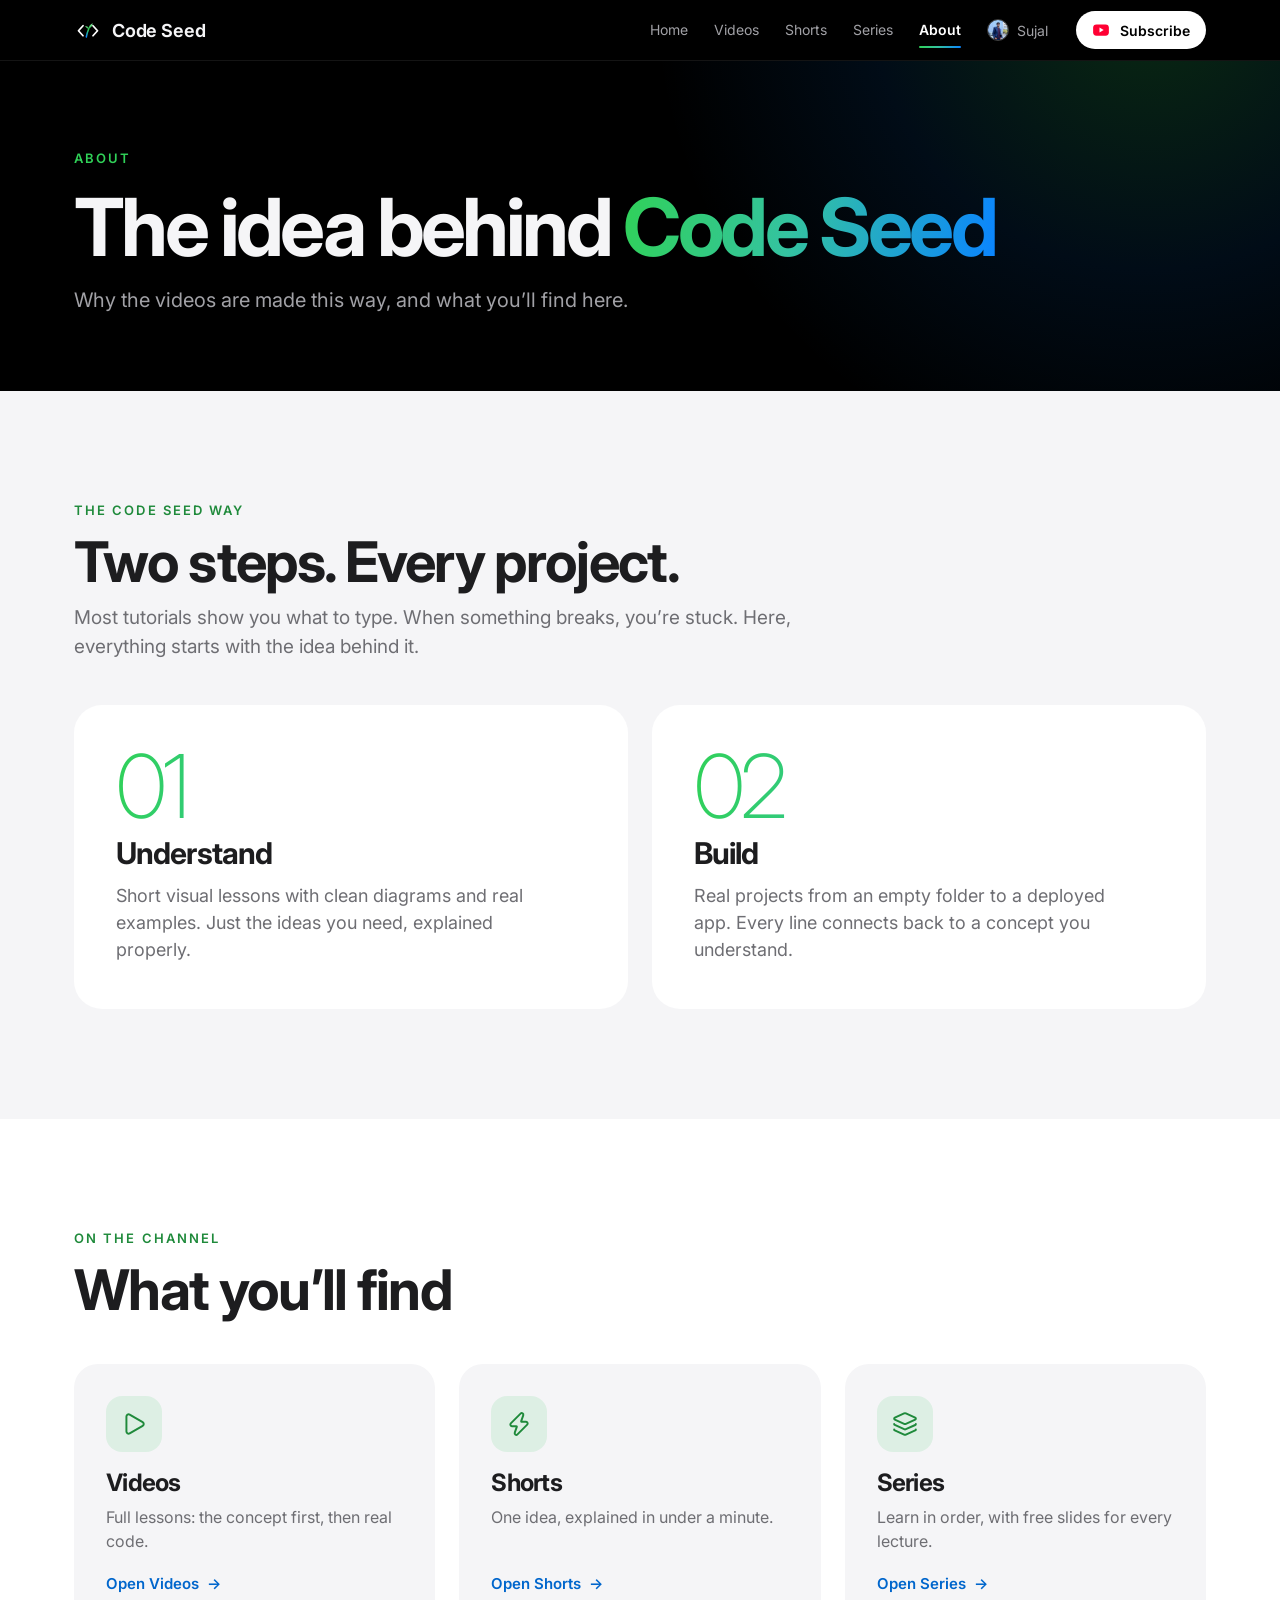
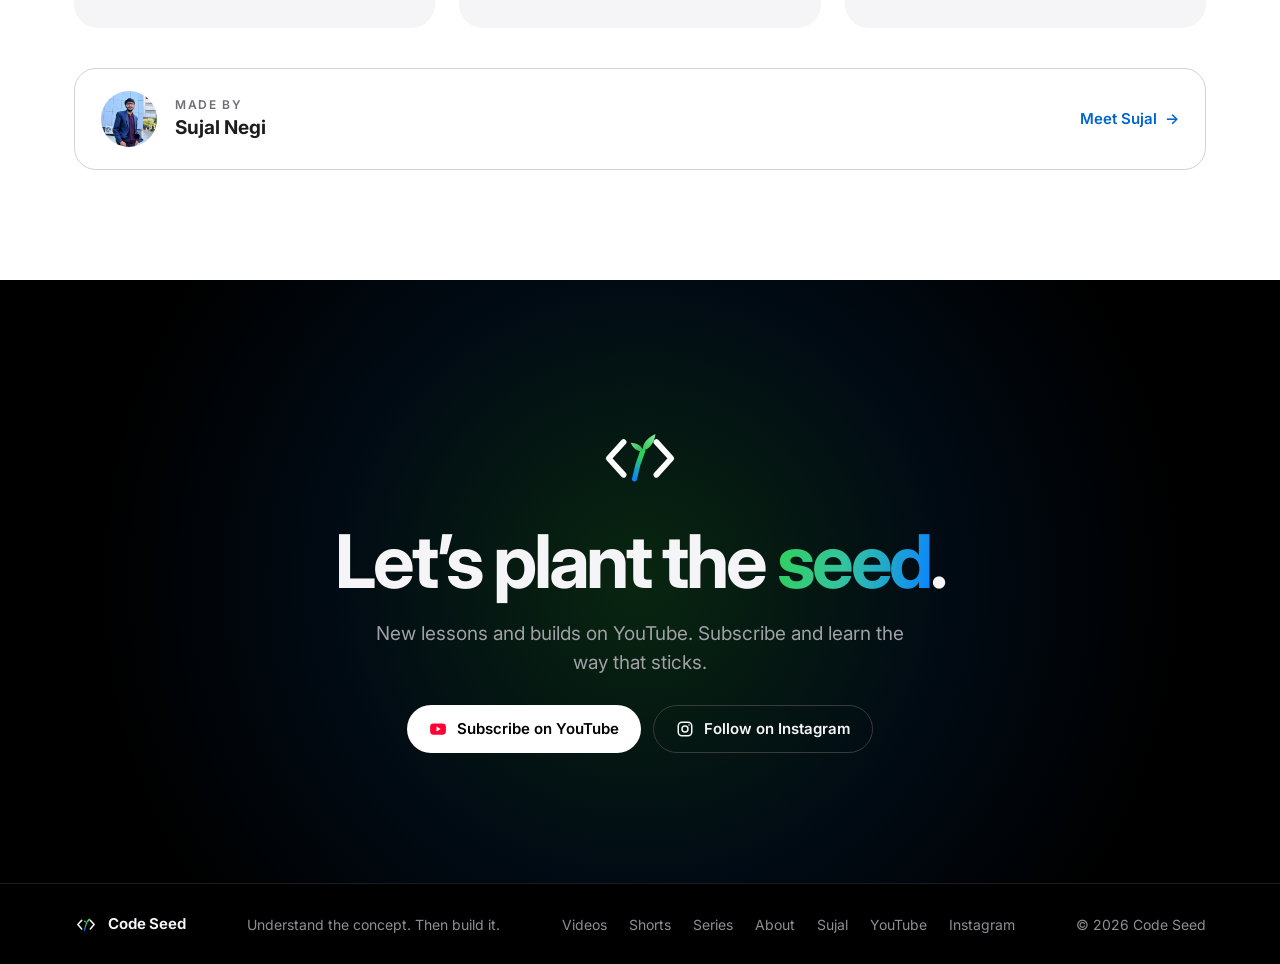
==== about.html @ 9a1970b3 "Code Seed website" ====
<!DOCTYPE html>
<html lang="en">
<head>
<meta charset="utf-8">
<meta name="viewport" content="width=device-width, initial-scale=1">
<title>About · Code Seed</title>
<meta name="description" content="About Code Seed: why the videos are made this way, and what you’ll find.">
<meta name="theme-color" content="#000000">
<meta property="og:title" content="About · Code Seed: Understand the concept. Then build it.">
<meta property="og:description" content="About Code Seed: why the videos are made this way, and what you’ll find.">
<meta property="og:type" content="website">
<meta property="og:image" content="assets/og-image.jpg">
<meta name="twitter:card" content="summary_large_image">
<link rel="icon" href="assets/favicon.svg" type="image/svg+xml">
<link rel="apple-touch-icon" href="assets/apple-touch-icon.png">
<link rel="preconnect" href="https://fonts.googleapis.com">
<link rel="preconnect" href="https://fonts.gstatic.com" crossorigin>
<link href="https://fonts.googleapis.com/css2?family=Inter:opsz,wght@14..32,200..800&amp;family=JetBrains+Mono:wght@400;600&amp;display=swap" rel="stylesheet">
<link rel="stylesheet" href="styles.css">
</head>
<body>

<header class="nav">
  <div class="wrap">
    <a class="brand" href="index.html" aria-label="Code Seed home"><svg width="28" height="28" viewBox="0 0 1000 1000" class="mark">
<defs>
 <linearGradient id="stnv" x1="0" y1="1" x2="0.3" y2="0"><stop offset="0" stop-color="#0A84FF"/><stop offset="1" stop-color="#30D158"/></linearGradient>
 <linearGradient id="lfnv" x1="0" y1="1" x2="1" y2="0"><stop offset="0" stop-color="#2BC653"/><stop offset="1" stop-color="#8EEBA0"/></linearGradient>
 <linearGradient id="lgnv" x1="1" y1="1" x2="0" y2="0"><stop offset="0" stop-color="#28B84E"/><stop offset="1" stop-color="#6FE08A"/></linearGradient>
</defs>
<g transform="translate(0,26)">
<g fill="none" stroke-linecap="round" stroke-linejoin="round" stroke="currentColor" stroke-width="62">
 <polyline points="322,322 160,500 322,678"/>
 <polyline points="678,322 840,500 678,678"/>
</g>
<path d="M440,724 C458,626 490,516 530,420" fill="none" stroke="url(#stnv)" stroke-width="54" stroke-linecap="round"/>
<path d="M534,412 C597.9,410.6 654.9,331.7 668,236 C579.3,274.1 518.3,350.0 534,412 Z" fill="url(#lfnv)"/>
<path d="M530,418 C528.4,368.9 469.2,331.8 398,330 C427.1,395.1 484.1,435.4 530,418 Z" fill="url(#lgnv)"/>
</g>
</svg>Code Seed</a>
    <ul id="nav-links"><li><a href="index.html">Home</a></li><li><a href="videos.html">Videos</a></li><li><a href="shorts.html">Shorts</a></li><li><a href="series.html">Series</a></li><li><a href="about.html" aria-current="page">About</a></li><li><a href="sujal.html"><img class="nav-av" src="assets/sujal-800.jpg" alt="" width="24" height="24">Sujal</a></li></ul>
    <a class="btn btn-white btn-sm" data-link="subscribe" href="#"><svg class="yt-ico" width="18" height="18" viewBox="0 0 24 24" aria-hidden="true"><rect x="1.5" y="4.5" width="21" height="15" rx="4.5"/><path d="M10 8.8v6.4l5.6-3.2z"/></svg>Subscribe</a>
    <button class="menu-btn" id="menu-btn" type="button" aria-label="Menu" aria-controls="nav-links" aria-expanded="false">
      <span class="open"><svg aria-hidden="true" class="icn" width="22" height="22" viewBox="0 0 24 24" fill="none" stroke="currentColor" stroke-width="2" stroke-linecap="round" stroke-linejoin="round"><path d="M4 5h16" />
  <path d="M4 12h16" />
  <path d="M4 19h16" /></svg></span><span class="close"><svg aria-hidden="true" class="icn" width="22" height="22" viewBox="0 0 24 24" fill="none" stroke="currentColor" stroke-width="2" stroke-linecap="round" stroke-linejoin="round"><path d="M18 6 6 18" />
  <path d="m6 6 12 12" /></svg></span>
    </button>
  </div>
</header>

<main>
<section class="phead dark">
  <div class="wrap">
    <div><div class="eyebrow">About</div><h1>The idea behind <span class="grad">Code Seed</span></h1><p>Why the videos are made this way, and what you’ll find here.</p></div>
    
  </div>
</section>
<section class="mist" id="method">
  <div class="wrap">
    <div class="sec-h"><div class="t"><div class="eyebrow">The Code Seed way</div><h2>Two steps. Every project.</h2>
      <p>Most tutorials show you what to type. When something breaks, you’re stuck. Here, everything starts with the idea behind it.</p></div></div>
    <div class="method">
      <div class="step" style="background:#fff"><div class="num grad">01</div><h3>Understand</h3><p>Short visual lessons with clean diagrams and real examples. Just the ideas you need, explained properly.</p></div>
      <div class="step" style="background:#fff"><div class="num grad">02</div><h3>Build</h3><p>Real projects from an empty folder to a deployed app. Every line connects back to a concept you understand.</p></div>
    </div>
  </div>
</section>
<section>
  <div class="wrap">
    <div class="sec-h"><div class="t"><div class="eyebrow">On the channel</div><h2>What you’ll find</h2></div></div>
    <div class="fgrid"><a class="fcard" href="videos.html"><div class="ico"><svg aria-hidden="true" class="icn" width="26" height="26" viewBox="0 0 24 24" fill="none" stroke="currentColor" stroke-width="1.8" stroke-linecap="round" stroke-linejoin="round"><path d="M5 5a2 2 0 0 1 3.008-1.728l11.997 6.998a2 2 0 0 1 .003 3.458l-12 7A2 2 0 0 1 5 19z" /></svg></div><h3>Videos</h3><p>Full lessons: the concept first, then real code.</p><span class="link-more">Open Videos <span aria-hidden="true">→</span></span></a><a class="fcard" href="shorts.html"><div class="ico"><svg aria-hidden="true" class="icn" width="26" height="26" viewBox="0 0 24 24" fill="none" stroke="currentColor" stroke-width="1.8" stroke-linecap="round" stroke-linejoin="round"><path d="M15.914 4a1.5 1.5 0 00-2.474-1.561l-9 9A1.5 1.5 0 005.5 14h4.002a.5.5 0 01.471.666L8.086 20a1.5 1.5 0 002.475 1.56l9-9A1.5 1.5 0 0018.5 10h-3.997a.5.5 0 01-.472-.667z" /></svg></div><h3>Shorts</h3><p>One idea, explained in under a minute.</p><span class="link-more">Open Shorts <span aria-hidden="true">→</span></span></a><a class="fcard" href="series.html"><div class="ico"><svg aria-hidden="true" class="icn" width="26" height="26" viewBox="0 0 24 24" fill="none" stroke="currentColor" stroke-width="1.8" stroke-linecap="round" stroke-linejoin="round"><path d="M12.83 2.18a2 2 0 0 0-1.66 0L2.6 6.08a1 1 0 0 0 0 1.83l8.58 3.91a2 2 0 0 0 1.66 0l8.58-3.9a1 1 0 0 0 0-1.83z" />
  <path d="M2 12a1 1 0 0 0 .58.91l8.6 3.91a2 2 0 0 0 1.65 0l8.58-3.9A1 1 0 0 0 22 12" />
  <path d="M2 17a1 1 0 0 0 .58.91l8.6 3.91a2 2 0 0 0 1.65 0l8.58-3.9A1 1 0 0 0 22 17" /></svg></div><h3>Series</h3><p>Learn in order, with free slides for every lecture.</p><span class="link-more">Open Series <span aria-hidden="true">→</span></span></a></div>
    <a class="madeby" href="sujal.html"><img src="assets/sujal-800.jpg" alt="" width="56" height="56">
      <span><span class="k">Made by</span><b>Sujal Negi</b></span><span class="link-more" style="margin-left:auto">Meet Sujal <span aria-hidden="true">→</span></span></a>
  </div>
</section>
<section class="closing dark">
  <div class="wrap">
    <svg width="92" height="92" viewBox="0 0 1000 1000" class="mark">
<defs>
 <linearGradient id="stcl" x1="0" y1="1" x2="0.3" y2="0"><stop offset="0" stop-color="#0A84FF"/><stop offset="1" stop-color="#30D158"/></linearGradient>
 <linearGradient id="lfcl" x1="0" y1="1" x2="1" y2="0"><stop offset="0" stop-color="#2BC653"/><stop offset="1" stop-color="#8EEBA0"/></linearGradient>
 <linearGradient id="lgcl" x1="1" y1="1" x2="0" y2="0"><stop offset="0" stop-color="#28B84E"/><stop offset="1" stop-color="#6FE08A"/></linearGradient>
</defs>
<g transform="translate(0,26)">
<g fill="none" stroke-linecap="round" stroke-linejoin="round" stroke="currentColor" stroke-width="62">
 <polyline points="322,322 160,500 322,678"/>
 <polyline points="678,322 840,500 678,678"/>
</g>
<path d="M440,724 C458,626 490,516 530,420" fill="none" stroke="url(#stcl)" stroke-width="54" stroke-linecap="round"/>
<path d="M534,412 C597.9,410.6 654.9,331.7 668,236 C579.3,274.1 518.3,350.0 534,412 Z" fill="url(#lfcl)"/>
<path d="M530,418 C528.4,368.9 469.2,331.8 398,330 C427.1,395.1 484.1,435.4 530,418 Z" fill="url(#lgcl)"/>
</g>
</svg>
    <h2>Let’s plant the <span class="grad">seed</span>.</h2>
    <p>New lessons and builds on YouTube. Subscribe and learn the way that sticks.</p>
    <div class="cta">
      <a class="btn btn-white" data-link="subscribe" href="#"><svg class="yt-ico" width="18" height="18" viewBox="0 0 24 24" aria-hidden="true"><rect x="1.5" y="4.5" width="21" height="15" rx="4.5"/><path d="M10 8.8v6.4l5.6-3.2z"/></svg>Subscribe on YouTube</a>
      <a class="btn btn-ghost" data-link="instagram" href="#"><svg width="18" height="18" viewBox="0 0 24 24" fill="none" stroke="currentColor" stroke-width="2" aria-hidden="true"><rect x="3" y="3" width="18" height="18" rx="5"/><circle cx="12" cy="12" r="4"/><circle cx="17.3" cy="6.7" r="1" fill="currentColor" stroke="none"/></svg>Follow on Instagram</a>
    </div>
  </div>
</section>
</main>

<footer>
  <div class="wrap">
    <a class="brand" href="index.html"><svg width="24" height="24" viewBox="0 0 1000 1000" class="mark">
<defs>
 <linearGradient id="stft" x1="0" y1="1" x2="0.3" y2="0"><stop offset="0" stop-color="#0A84FF"/><stop offset="1" stop-color="#30D158"/></linearGradient>
 <linearGradient id="lfft" x1="0" y1="1" x2="1" y2="0"><stop offset="0" stop-color="#2BC653"/><stop offset="1" stop-color="#8EEBA0"/></linearGradient>
 <linearGradient id="lgft" x1="1" y1="1" x2="0" y2="0"><stop offset="0" stop-color="#28B84E"/><stop offset="1" stop-color="#6FE08A"/></linearGradient>
</defs>
<g transform="translate(0,26)">
<g fill="none" stroke-linecap="round" stroke-linejoin="round" stroke="currentColor" stroke-width="62">
 <polyline points="322,322 160,500 322,678"/>
 <polyline points="678,322 840,500 678,678"/>
</g>
<path d="M440,724 C458,626 490,516 530,420" fill="none" stroke="url(#stft)" stroke-width="54" stroke-linecap="round"/>
<path d="M534,412 C597.9,410.6 654.9,331.7 668,236 C579.3,274.1 518.3,350.0 534,412 Z" fill="url(#lfft)"/>
<path d="M530,418 C528.4,368.9 469.2,331.8 398,330 C427.1,395.1 484.1,435.4 530,418 Z" fill="url(#lgft)"/>
</g>
</svg>Code Seed</a>
    <span id="updated">Understand the concept. Then build it.</span>
    <nav aria-label="Footer"><a href="videos.html">Videos</a><a href="shorts.html">Shorts</a><a href="series.html">Series</a><a href="about.html">About</a><a href="sujal.html">Sujal</a><a data-link="youtube" href="#">YouTube</a><a data-link="instagram" href="#">Instagram</a></nav>
    <span>© <span id="year">2026</span> Code Seed</span>
  </div>
</footer>

<dialog class="player" id="player" aria-label="Video player">
  <button class="x" type="button" aria-label="Close video"><svg aria-hidden="true" class="icn" width="20" height="20" viewBox="0 0 24 24" fill="none" stroke="currentColor" stroke-width="2.2" stroke-linecap="round" stroke-linejoin="round"><path d="M18 6 6 18" />
  <path d="m6 6 12 12" /></svg></button>
  <div class="frame"></div>
</dialog>

<script src="config.js"></script>
<script src="data/feed.js"></script>
<script src="data/demo.js"></script>
<script src="app.js"></script>
</body>
</html>
---- styles.css ----
/* Code Seed: Apple-inspired. Alternating black and white bands, one green→blue accent, generous space.
   Layout idea: full-bleed bands on a 1180px column; the latest video is the hero of the content. */
:root{
  --black:#000; --ink:#1D1D1F; --white:#FFF; --mist:#F5F5F7; --card-d:#121214;
  --gray:#6E6E73; --gray-d:#A1A1A6; --line:#D2D2D7; --line-d:#2C2C2E;
  --green:#30D158; --green-ink:#1F8A3B; --blue:#0A84FF; --blue-ink:#0066CC; --red:#FF3B30;
  --grad:linear-gradient(100deg,#30D158 0%,#34C3A0 45%,#0A84FF 100%);
  --font:'Inter',-apple-system,BlinkMacSystemFont,'Segoe UI',Roboto,Helvetica,Arial,sans-serif;
  --mono:'JetBrains Mono',ui-monospace,SFMono-Regular,Menlo,Consolas,monospace;
  --col:1180px; color-scheme:light;
}
*{box-sizing:border-box;margin:0;padding:0}
html{scroll-behavior:smooth;-webkit-text-size-adjust:100%}
body{font-family:var(--font);font-optical-sizing:auto;background:var(--black);color:var(--ink);line-height:1.5;-webkit-font-smoothing:antialiased;font-size:17px}
img{max-width:100%;display:block}
a{color:inherit;text-decoration:none}
button{font:inherit;color:inherit;background:none;border:none;cursor:pointer}
:focus-visible{outline:3px solid var(--blue);outline-offset:3px;border-radius:10px}
h1,h2,h3{text-wrap:balance;letter-spacing:-.03em;line-height:1.06;font-weight:700}
.wrap{max-width:var(--col);margin:0 auto;padding:0 24px}
.grad{background:var(--grad);-webkit-background-clip:text;background-clip:text;color:transparent}
.eyebrow{font-size:13px;font-weight:600;letter-spacing:.16em;text-transform:uppercase;color:var(--green-ink)}
section{padding:110px 0;background:var(--white)}
section.dark{background:var(--black);color:#F5F5F7;color-scheme:dark}
section.mist{background:var(--mist)}
.dark .eyebrow{color:var(--green)}
.sec-h{display:flex;align-items:flex-end;justify-content:space-between;gap:24px;flex-wrap:wrap;margin-bottom:44px}
.sec-h .t{display:flex;flex-direction:column;gap:12px;max-width:720px}
.sec-h h2{font-size:clamp(34px,4.6vw,56px)}
.sec-h p{font-size:19px;color:var(--gray);max-width:60ch}
.dark .sec-h p{color:var(--gray-d)}
.hidden{display:none !important}

/* buttons */
.btn{display:inline-flex;align-items:center;gap:10px;height:48px;padding:0 22px;border-radius:999px;font-weight:600;font-size:15px;transition:transform .2s ease,background .2s ease;white-space:nowrap}
.btn:hover{transform:translateY(-1px)}
.btn-white{background:#fff;color:#000}.btn-white:hover{background:#E8E8ED}
.btn-ghost{border:1px solid #3A3A3C;color:#F5F5F7}.btn-ghost:hover{background:#1C1C1E}
.btn-ink{background:var(--ink);color:#fff}.btn-ink:hover{background:#000}
.btn-line{border:1px solid var(--line);color:var(--ink)}.btn-line:hover{background:var(--mist)}
.btn-sm{height:38px;padding:0 16px;font-size:14px}
.yt-ico rect{fill:#FF0033}.yt-ico path{fill:#fff}
.btn-ghost .yt-ico rect{fill:#F5F5F7}.btn-ghost .yt-ico path{fill:#000}

/* live bar */
.livebar{background:#16090A;border-bottom:1px solid #3A1214;color:#F5F5F7;font-size:14px}
.livebar .wrap{display:flex;align-items:center;gap:14px;min-height:46px;flex-wrap:wrap;padding-top:6px;padding-bottom:6px}
.livebar .dot{width:9px;height:9px;border-radius:50%;background:var(--red);box-shadow:0 0 0 0 rgba(255,59,48,.7);animation:pulse 1.8s infinite;flex:none}
.livebar b{color:#FF6961;letter-spacing:.12em;font-size:12px}
.livebar .ttl{flex:1;min-width:0;overflow:hidden;text-overflow:ellipsis;white-space:nowrap;color:#D1D1D6}
@keyframes pulse{70%{box-shadow:0 0 0 10px rgba(255,59,48,0)}100%{box-shadow:0 0 0 0 rgba(255,59,48,0)}}

/* nav */
.nav{position:sticky;top:0;z-index:50;background:rgba(0,0,0,.74);backdrop-filter:saturate(180%) blur(20px);-webkit-backdrop-filter:saturate(180%) blur(20px);border-bottom:1px solid rgba(255,255,255,.08);color:#F5F5F7}
.nav .wrap{display:flex;align-items:center;height:60px;gap:28px}
.brand{display:flex;align-items:center;gap:10px;font-weight:650;font-size:18px;letter-spacing:-.01em}
.brand .mark{color:#fff;flex:none}
.nav ul{display:flex;gap:26px;list-style:none;margin-left:auto;font-size:14px;color:var(--gray-d)}
.nav ul a:hover{color:#fff}

/* hero */
.hero{padding:96px 0 104px;position:relative;overflow:hidden}
.hero::before{content:'';position:absolute;width:1400px;height:1400px;right:-520px;top:-560px;background:radial-gradient(circle,rgba(48,209,88,.22) 0%,rgba(10,132,255,.10) 36%,rgba(0,0,0,0) 64%);pointer-events:none}
.hero .wrap{position:relative;display:grid;grid-template-columns:1fr 480px;gap:64px;align-items:center}
.hero h1{font-size:clamp(46px,7vw,88px);letter-spacing:-.045em;line-height:1}
.hero .lead{font-size:21px;color:var(--gray-d);margin-top:24px;max-width:36ch}
.hero .cta{display:flex;flex-wrap:wrap;gap:12px;margin-top:36px}
.hero .handle{margin-top:28px;font-family:var(--mono);font-size:14px;color:#8E8E93}

/* hero demo: what happens when you click Save */
.journey{background:#0E0E10;border:1px solid #232326;border-radius:28px;padding:24px;box-shadow:0 40px 120px rgba(48,209,88,.08)}
.j-note{background:#1A1A1D;border-radius:18px;padding:16px 18px;display:grid;grid-template-columns:1fr auto;gap:4px 16px;align-items:center}
.j-note .t{font-weight:650;font-size:17px;color:#F5F5F7}
.j-note .d{font-size:14px;color:#8E8E93;grid-column:1}
.j-save{grid-column:2;grid-row:1/3;height:42px;padding:0 22px;border-radius:999px;background:var(--green);color:#00210B;font-weight:650;font-size:15px;transition:transform .15s,opacity .2s}
.j-save:hover{transform:scale(1.04)}.j-save:disabled{opacity:.55;cursor:default;transform:none}
.j-track{position:relative;display:grid;grid-template-columns:repeat(3,1fr);margin:24px 4px 4px}
.j-track::before{content:'';position:absolute;left:16.6%;right:16.6%;top:27px;height:2px;background:repeating-linear-gradient(90deg,#3A3A3C 0 6px,transparent 6px 12px)}
.j-node{display:flex;flex-direction:column;align-items:center;gap:8px;font-size:13px;color:#A1A1A6}
.j-node .ic{width:54px;height:54px;border-radius:16px;background:#1A1A1D;border:1px solid #2C2C2E;display:flex;align-items:center;justify-content:center;color:#F5F5F7;transition:border-color .3s,box-shadow .3s,color .3s}
.j-node.hot .ic{border-color:var(--green);color:var(--green);box-shadow:0 0 0 6px rgba(48,209,88,.12)}
.j-packet{position:absolute;top:21px;left:16.6%;width:14px;height:14px;margin-left:-7px;border-radius:50%;background:var(--green);box-shadow:0 0 16px rgba(48,209,88,.9);opacity:0;transition:left .55s cubic-bezier(.5,0,.3,1),opacity .2s}
.j-packet.back{background:#64D2FF;box-shadow:0 0 16px rgba(10,132,255,.9)}
.j-log{list-style:none;margin-top:16px;border-top:1px solid #232326}
.j-log li{display:grid;grid-template-columns:20px 1fr auto;gap:12px;align-items:baseline;padding:8px 2px;border-bottom:1px solid #1C1C1F;font-family:var(--mono);font-size:13px;transition:opacity .3s}
.j-log .n{color:#636366;font-size:12px}.j-log .c{color:#F5F5F7;font-weight:600}.j-log .x{color:#636366;font-size:12px;text-align:right}
.j-log li.req .c{color:var(--green)}.j-log li.res .c{color:#64D2FF}
.journey.running .j-log li{opacity:.28}.journey.running .j-log li.on{opacity:1}
.j-cap{margin-top:14px;font-size:13px;color:#8E8E93;display:flex;justify-content:space-between;gap:12px}
.j-cap b{color:#F5F5F7;font-weight:600}

/* video cards */
.feature{display:grid;grid-template-columns:1.45fr 1fr;gap:40px;align-items:center;margin-bottom:56px}
.feature .thumb{border-radius:22px}
.feature h3{font-size:clamp(26px,3vw,38px)}
.feature .meta{margin-top:14px}
.feature .acts{display:flex;gap:12px;margin-top:26px;flex-wrap:wrap}
.vgrid{display:grid;grid-template-columns:repeat(3,1fr);gap:32px 24px}
.vcard{display:flex;flex-direction:column;gap:14px;color:inherit}
.thumb{position:relative;aspect-ratio:16/9;border-radius:16px;overflow:hidden;background:#E8E8ED}
.dark .thumb{background:#1C1C1E}
.thumb img{width:100%;height:100%;object-fit:cover;transition:transform .5s cubic-bezier(.2,.7,.2,1)}
.vcard:hover .thumb img,.feature a.thumb:hover img{transform:scale(1.035)}
.thumb .play{position:absolute;inset:auto auto 14px 14px;width:44px;height:44px;border-radius:50%;background:rgba(0,0,0,.6);backdrop-filter:blur(10px);-webkit-backdrop-filter:blur(10px);display:flex;align-items:center;justify-content:center;color:#fff;opacity:0;transform:translateY(4px);transition:opacity .25s,transform .25s}
.vcard:hover .play,.feature a.thumb:hover .play{opacity:1;transform:none}
.badge{position:absolute;top:12px;left:12px;font-size:11px;font-weight:700;letter-spacing:.1em;text-transform:uppercase;padding:5px 9px;border-radius:7px;background:rgba(0,0,0,.72);color:#fff}
.badge.live{background:var(--red)}
.badge.up{background:rgba(10,132,255,.9)}
.vcard h3{font-size:18px;letter-spacing:-.01em;line-height:1.3;font-weight:650;display:-webkit-box;-webkit-line-clamp:2;-webkit-box-orient:vertical;overflow:hidden}
.meta{font-size:14px;color:var(--gray);font-variant-numeric:tabular-nums}
.dark .meta{color:#8E8E93}
.more{margin-top:44px;display:flex;justify-content:center}

/* shorts */
.srow{display:grid;grid-auto-flow:column;grid-auto-columns:220px;gap:18px;overflow-x:auto;scroll-snap-type:x mandatory;padding-bottom:12px;scrollbar-width:thin;scrollbar-color:#3A3A3C transparent}
.scard{scroll-snap-align:start;display:flex;flex-direction:column;gap:12px}
.scard .thumb{aspect-ratio:9/16;border-radius:18px}
.scard h3{font-size:15px;font-weight:600;line-height:1.35;display:-webkit-box;-webkit-line-clamp:2;-webkit-box-orient:vertical;overflow:hidden}

/* empty / skeleton */
.empty{border:1px dashed var(--line);border-radius:22px;padding:48px 32px;display:grid;grid-template-columns:auto 1fr auto;gap:28px;align-items:center}
.dark .empty{border-color:#3A3A3C}
.empty .ico{width:60px;height:60px;border-radius:18px;background:rgba(52,199,89,.12);color:var(--green-ink);display:flex;align-items:center;justify-content:center}
.dark .empty .ico{color:var(--green)}
.empty h3{font-size:22px}.empty p{color:var(--gray);margin-top:6px}
.dark .empty p{color:var(--gray-d)}

/* series */
.series{display:grid;grid-template-columns:repeat(auto-fill,minmax(340px,1fr));gap:24px}
.scard2{background:#fff;border:1px solid #E8E8ED;border-radius:24px;overflow:hidden;display:flex;flex-direction:column}
.scard2 img{aspect-ratio:16/9;width:100%;height:auto;object-fit:cover}
.scard2 .b{padding:24px 26px 26px;display:flex;flex-direction:column;gap:10px;flex:1}
.scard2 h3{font-size:26px}.scard2 .tg{color:var(--gray)}
.eps{list-style:none;margin-top:6px;border-top:1px solid #E8E8ED}
.eps li{display:flex;align-items:center;gap:14px;padding:12px 0;border-bottom:1px solid #E8E8ED;font-size:15px}
.eps .n{font-family:var(--mono);font-size:13px;color:var(--green-ink);font-weight:600;width:22px}
.eps .s{margin-left:auto;font-size:13px;color:var(--blue-ink);font-weight:600;display:inline-flex;gap:6px;align-items:center}
.scard2 .acts{margin-top:auto;padding-top:14px;display:flex;gap:10px}

/* method */
.method{display:grid;grid-template-columns:1fr 1fr;gap:24px}
.step{border-radius:28px;background:var(--mist);padding:42px 42px 46px;display:flex;flex-direction:column;gap:12px}
.step .num{font-size:88px;font-weight:200;letter-spacing:-.06em;line-height:.9}
.step h3{font-size:30px}.step p{color:var(--gray);font-size:18px;max-width:40ch}

/* instagram */
.igrid{display:grid;grid-template-columns:repeat(3,1fr);gap:10px}
.igrid a{position:relative;aspect-ratio:1;border-radius:14px;overflow:hidden;background:#1C1C1E}
.igrid img{width:100%;height:100%;object-fit:cover;transition:transform .5s cubic-bezier(.2,.7,.2,1),opacity .3s}
.igrid a:hover img{transform:scale(1.04);opacity:.85}
.ig-follow{display:flex;align-items:center;gap:22px;flex-wrap:wrap;border:1px solid var(--line-d);border-radius:22px;padding:30px 32px}
.ig-follow .av{width:64px;height:64px;border-radius:50%;background:#000;border:2px solid transparent;background-image:linear-gradient(#000,#000),var(--grad);background-origin:border-box;background-clip:padding-box,border-box;display:flex;align-items:center;justify-content:center;color:#fff}
.ig-follow .h{font-family:var(--mono);font-size:16px;color:#F5F5F7}
.ig-follow p{color:var(--gray-d);font-size:15px}

/* closing + footer */
.closing{text-align:center;position:relative;overflow:hidden;padding:130px 0}
.closing::before{content:'';position:absolute;left:50%;top:50%;width:1200px;height:1200px;transform:translate(-50%,-50%);background:radial-gradient(circle,rgba(48,209,88,.18) 0%,rgba(10,132,255,.08) 36%,rgba(0,0,0,0) 64%);pointer-events:none}
.closing .wrap{position:relative;display:flex;flex-direction:column;align-items:center;gap:20px}
.closing .mark{color:#fff}
.closing h2{font-size:clamp(42px,6vw,74px);letter-spacing:-.045em}
.closing p{color:var(--gray-d);font-size:19px;max-width:44ch}
.closing .cta{display:flex;gap:12px;flex-wrap:wrap;justify-content:center;margin-top:8px}
footer{background:#000;color:#8E8E93;border-top:1px solid #1C1C1E;font-size:14px}
footer .wrap{display:flex;align-items:center;justify-content:space-between;gap:20px;padding-top:28px;padding-bottom:28px;flex-wrap:wrap}
footer .brand{color:#F5F5F7;font-size:15px}
footer nav{display:flex;gap:22px}footer a:hover{color:#fff}

/* player */
dialog.player{border:none;padding:0;background:transparent;width:min(1100px,92vw);max-height:92vh;margin:auto;overflow:visible}
dialog.player::backdrop{background:rgba(0,0,0,.86);backdrop-filter:blur(6px)}
dialog.player .frame{position:relative;width:100%;aspect-ratio:16/9;border-radius:18px;overflow:hidden;background:#000;box-shadow:0 40px 120px rgba(0,0,0,.6)}
dialog.player.short{width:min(420px,88vw)}
dialog.player.short .frame{aspect-ratio:9/16;max-height:86vh}
dialog.player iframe{position:absolute;inset:0;width:100%;height:100%;border:0}
dialog.player .x{position:absolute;top:-52px;right:0;width:40px;height:40px;border-radius:50%;background:rgba(255,255,255,.14);color:#fff;display:flex;align-items:center;justify-content:center}
dialog.player .x:hover{background:rgba(255,255,255,.24)}

@media (max-width:1020px){
  .hero .wrap,.feature{grid-template-columns:1fr}
  .journey{max-width:560px}
  .vgrid{grid-template-columns:1fr 1fr}
}
@media (max-width:760px){
  section{padding:80px 0}
  .nav ul{display:none}.nav .btn{margin-left:auto}
  .vgrid,.method{grid-template-columns:1fr}
  .igrid{grid-template-columns:1fr 1fr}
  .srow{grid-auto-columns:168px}
  .empty{grid-template-columns:1fr}
  .hero{padding:60px 0 76px}
}
@media (max-width:420px){
  .wrap{padding:0 18px}.journey{padding:18px}
  .j-log .x{display:none}.j-log li{grid-template-columns:20px 1fr}
}
@media (prefers-reduced-motion:reduce){
  html{scroll-behavior:auto}
  *,*::before,*::after{transition:none !important;animation:none !important}
}

/* a single series gets a wide, side-by-side card */
.series:has(> .scard2:only-child){grid-template-columns:1fr}
.series > .scard2:only-child{flex-direction:row}
.series > .scard2:only-child img{width:52%;aspect-ratio:16/9;height:auto;align-self:center;object-fit:cover}
.series > .scard2:only-child .b{padding:30px 40px;justify-content:center}
@media (max-width:860px){.series > .scard2:only-child{flex-direction:column}.series > .scard2:only-child img{width:100%;aspect-ratio:16/9}}

/* about the creator */
.creator{display:grid;grid-template-columns:460px 1fr;gap:80px;align-items:center}
.c-photo{position:relative;display:block}
.c-photo::before{content:'';position:absolute;inset:8% -10% -6% 10%;background:radial-gradient(circle at 60% 40%,rgba(48,209,88,.28),rgba(10,132,255,.14) 45%,rgba(255,255,255,0) 70%);filter:blur(30px);z-index:0}
.c-photo img{position:relative;z-index:1;width:100%;height:auto;aspect-ratio:4/5;object-fit:cover;border-radius:28px;box-shadow:0 30px 80px rgba(0,0,0,.18)}
.c-text{display:flex;flex-direction:column;gap:16px;max-width:560px}
.c-text h2{font-size:clamp(40px,5.4vw,64px);letter-spacing:-.04em}
.c-text p{font-size:19px;color:var(--gray);line-height:1.6}
.c-links{display:flex;gap:12px;flex-wrap:wrap;margin-top:10px}
.c-note{font-size:15px !important;color:#8E8E93 !important;margin-top:6px}
@media (max-width:860px){.creator{grid-template-columns:1fr;gap:44px}.c-photo{max-width:420px}}
#creator{overflow:hidden}

/* ---------- multi-page */
.nav ul a[aria-current="page"]{color:#fff;font-weight:600}
.nav ul a{position:relative;padding:6px 0}
.nav ul a[aria-current="page"]::after{content:'';position:absolute;left:0;right:0;bottom:-2px;height:2px;border-radius:2px;background:var(--grad)}
.menu-btn{display:none;width:40px;height:40px;border-radius:12px;align-items:center;justify-content:center;color:#F5F5F7}
.menu-btn:hover{background:#1C1C1E}
.menu-btn .close{display:none}
.nav.open .menu-btn .open{display:none}.nav.open .menu-btn .close{display:block}

.phead{padding:88px 0 76px;position:relative;overflow:hidden}
.phead::before{content:'';position:absolute;width:1100px;height:1100px;right:-420px;top:-620px;background:radial-gradient(circle,rgba(48,209,88,.20) 0%,rgba(10,132,255,.09) 36%,rgba(0,0,0,0) 64%);pointer-events:none}
.phead .wrap{position:relative;display:flex;align-items:flex-end;justify-content:space-between;gap:28px;flex-wrap:wrap}
.phead h1{font-size:clamp(46px,6.4vw,80px);letter-spacing:-.045em;margin-top:16px}
.phead p{font-size:20px;color:var(--gray-d);margin-top:16px;max-width:52ch}

.sgrid{display:grid;grid-template-columns:repeat(auto-fill,minmax(200px,1fr));gap:28px 18px}
.link-more{display:inline-flex;align-items:center;gap:8px;font-weight:600;font-size:15px;color:var(--blue-ink)}
.dark .link-more{color:#64D2FF}
.link-more:hover{text-decoration:underline;text-underline-offset:4px}

/* home: compact creator teaser */
.teaser{display:grid;grid-template-columns:200px 1fr auto;gap:40px;align-items:center;background:var(--mist);border-radius:28px;padding:32px}
.teaser img{width:200px;height:200px;object-fit:cover;object-position:50% 18%;border-radius:22px}
.teaser h3{font-size:32px}
.teaser p{color:var(--gray);font-size:17px;margin-top:8px;max-width:52ch}

@media (max-width:860px){
  .teaser{grid-template-columns:1fr;gap:22px}
  .teaser img{width:140px;height:140px}
}
@media (max-width:760px){
  .menu-btn{display:inline-flex;margin-left:6px}
  .nav .wrap{flex-wrap:wrap}
  .nav ul{display:none;order:9;flex-basis:100%;flex-direction:column;gap:0;margin:0 0 12px;padding-top:6px;border-top:1px solid rgba(255,255,255,.08)}
  .nav.open ul{display:flex}
  .nav ul a{display:block;padding:14px 4px;font-size:17px;border-bottom:1px solid rgba(255,255,255,.06)}
  .nav ul a[aria-current="page"]::after{display:none}
  .nav ul a[aria-current="page"]{color:var(--green)}
  .phead{padding:60px 0 52px}
}
footer nav{flex-wrap:wrap;row-gap:10px}
@media (max-width:760px){
  .nav .wrap{gap:8px;height:auto;min-height:60px;flex-wrap:wrap}
  .nav.open{background:#000}
  .brand{margin-right:auto}
  .nav .btn{margin-left:0}
}

/* navbar: creator item with avatar */
.nav ul a{display:inline-flex;align-items:center}
.nav-av{width:22px;height:22px;border-radius:50%;object-fit:cover;object-position:50% 16%;margin-right:8px;border:1.5px solid rgba(255,255,255,.25)}
.nav ul a[aria-current="page"] .nav-av{border-color:var(--green)}

/* link / feature cards */
.fgrid{display:grid;grid-template-columns:repeat(3,1fr);gap:24px}
.fcard{display:flex;flex-direction:column;gap:10px;background:var(--mist);border-radius:24px;padding:32px;transition:transform .25s ease,box-shadow .25s ease}
.mist .fcard{background:#fff}
.fcard:hover{transform:translateY(-3px);box-shadow:0 20px 50px rgba(0,0,0,.08)}
.fcard .ico{width:56px;height:56px;border-radius:16px;background:rgba(52,199,89,.12);color:var(--green-ink);display:flex;align-items:center;justify-content:center;margin-bottom:8px}
.fcard .ico .yt-ico rect{fill:#FF0033}
.fcard h3{font-size:24px}
.fcard p{color:var(--gray);font-size:16px}
.fcard p.mono{font-family:var(--mono);font-size:14px;color:var(--ink)}
.fcard .link-more{margin-top:auto;padding-top:10px}
.madeby{display:flex;align-items:center;gap:18px;margin-top:40px;padding:22px 26px;border:1px solid var(--line);border-radius:22px;transition:background .2s}
.madeby:hover{background:var(--mist)}
.madeby img{width:56px;height:56px;border-radius:50%;object-fit:cover;object-position:50% 16%}
.madeby .k{display:block;font-size:12px;letter-spacing:.14em;text-transform:uppercase;color:var(--gray);font-weight:600}
.madeby b{font-size:19px}
@media (max-width:860px){.fgrid{grid-template-columns:1fr}}
@media (max-width:760px){.nav-av{width:26px;height:26px}}
@media (max-width:760px){.nav ul a{display:flex}}
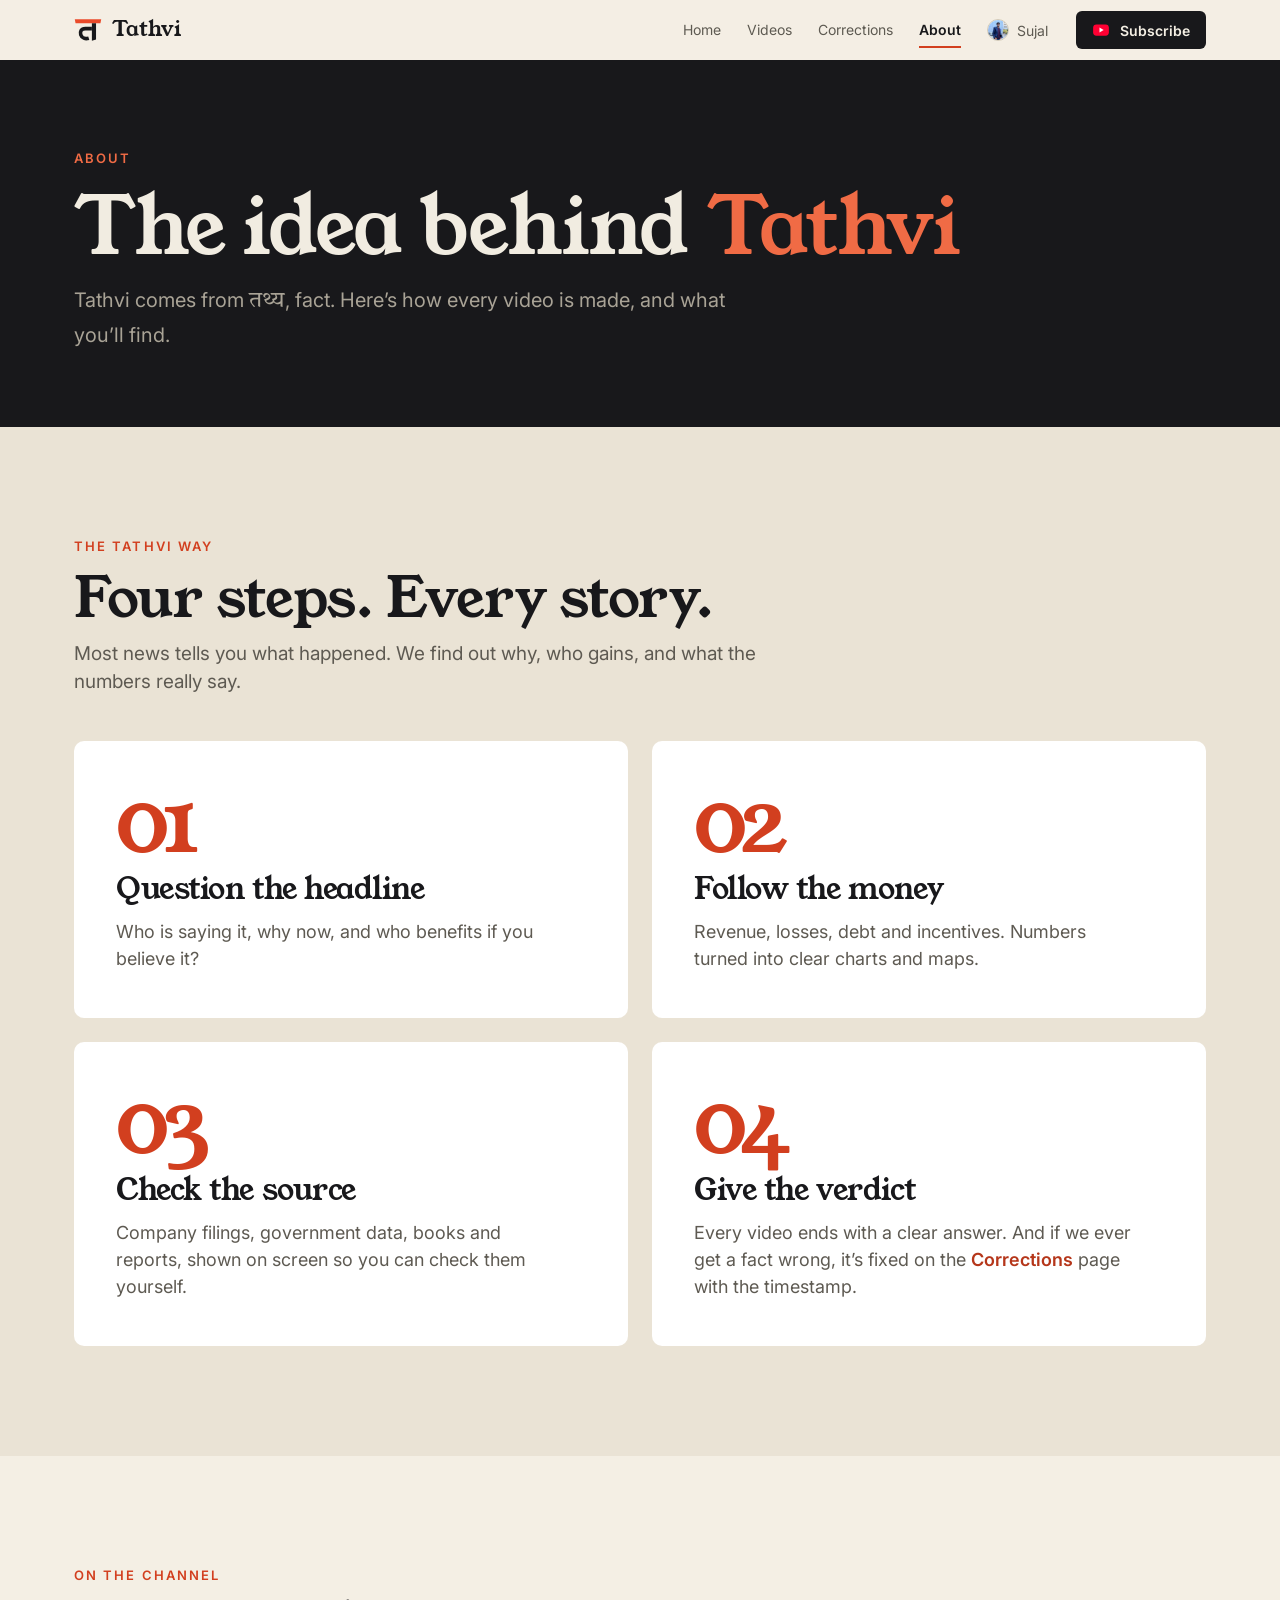
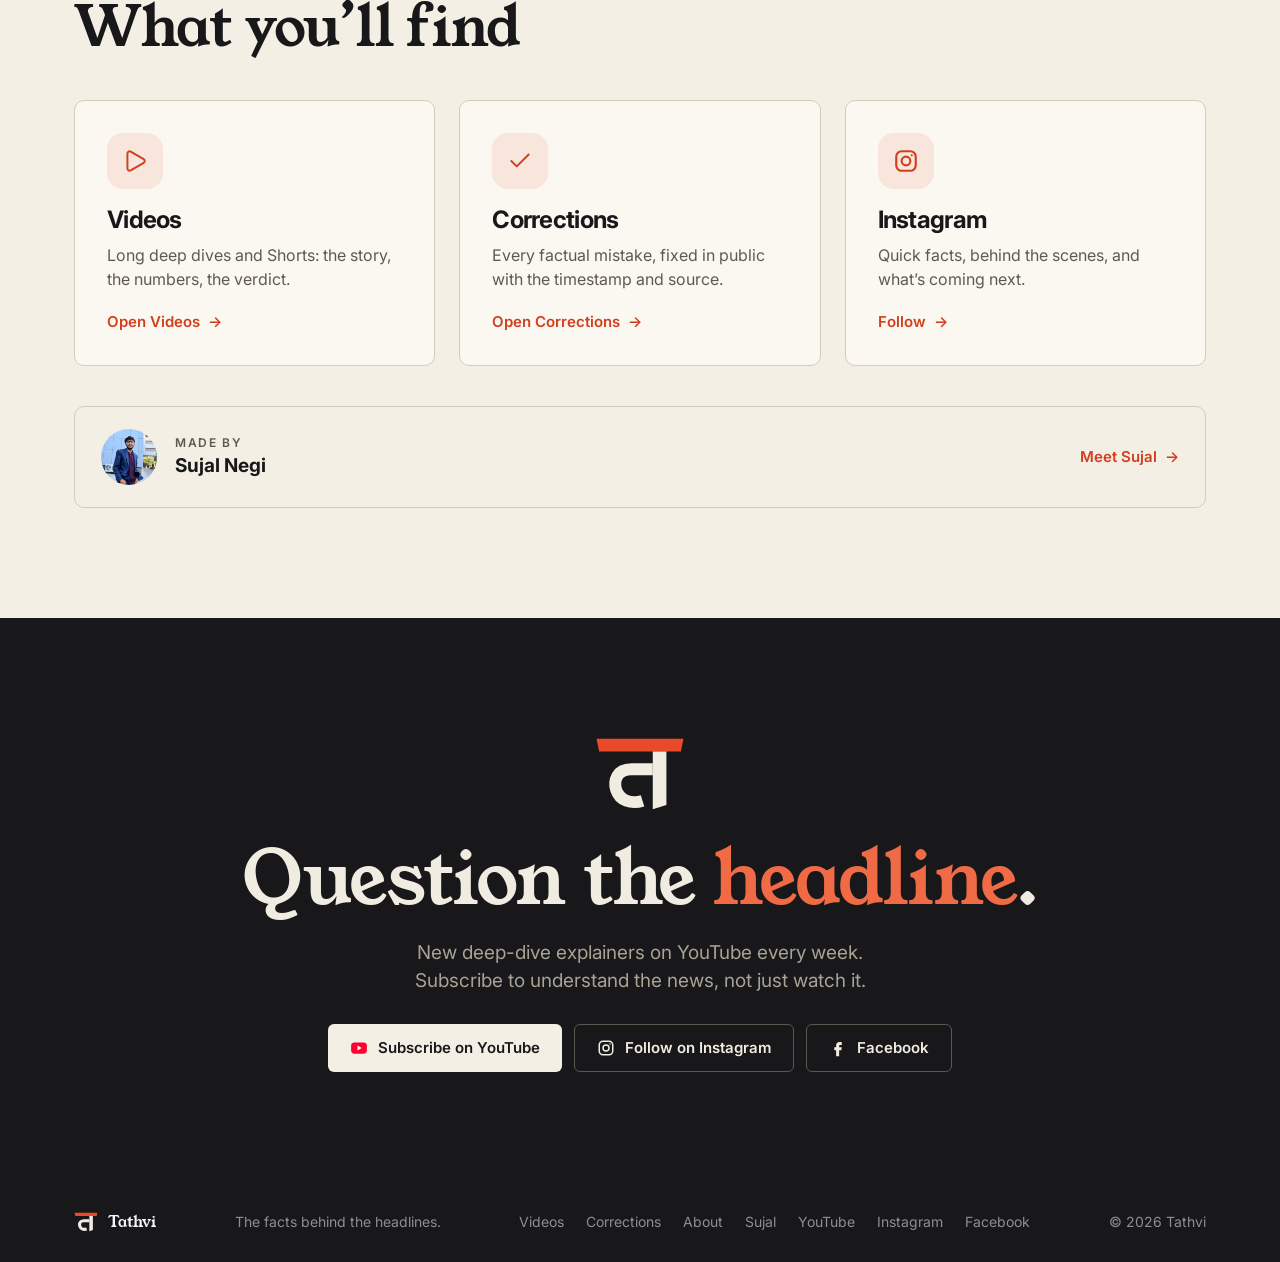
==== commit 9a6c1199: "Rebrand website to Tathvi" ====
--- a/about.html
+++ b/about.html
@@ -3,11 +3,11 @@
 <head>
 <meta charset="utf-8">
 <meta name="viewport" content="width=device-width, initial-scale=1">
-<title>About · Code Seed</title>
-<meta name="description" content="About Code Seed: why the videos are made this way, and what you’ll find.">
-<meta name="theme-color" content="#000000">
-<meta property="og:title" content="About · Code Seed: Understand the concept. Then build it.">
-<meta property="og:description" content="About Code Seed: why the videos are made this way, and what you’ll find.">
+<title>About · Tathvi</title>
+<meta name="description" content="About Tathvi: how every video is researched, and what you’ll find here.">
+<meta name="theme-color" content="#0D0F21">
+<meta property="og:title" content="About · Tathvi">
+<meta property="og:description" content="About Tathvi: how every video is researched, and what you’ll find here.">
 <meta property="og:type" content="website">
 <meta property="og:image" content="assets/og-image.jpg">
 <meta name="twitter:card" content="summary_large_image">
@@ -15,30 +15,15 @@
 <link rel="apple-touch-icon" href="assets/apple-touch-icon.png">
 <link rel="preconnect" href="https://fonts.googleapis.com">
 <link rel="preconnect" href="https://fonts.gstatic.com" crossorigin>
-<link href="https://fonts.googleapis.com/css2?family=Inter:opsz,wght@14..32,200..800&amp;family=JetBrains+Mono:wght@400;600&amp;display=swap" rel="stylesheet">
+<link href="https://fonts.googleapis.com/css2?family=Inter:opsz,wght@14..32,200..800&amp;family=JetBrains+Mono:wght@400;600&amp;family=Tiro+Devanagari+Hindi&amp;family=Young+Serif&amp;display=swap" rel="stylesheet">
 <link rel="stylesheet" href="styles.css">
 </head>
 <body>
 
 <header class="nav">
   <div class="wrap">
-    <a class="brand" href="index.html" aria-label="Code Seed home"><svg width="28" height="28" viewBox="0 0 1000 1000" class="mark">
-<defs>
- <linearGradient id="stnv" x1="0" y1="1" x2="0.3" y2="0"><stop offset="0" stop-color="#0A84FF"/><stop offset="1" stop-color="#30D158"/></linearGradient>
- <linearGradient id="lfnv" x1="0" y1="1" x2="1" y2="0"><stop offset="0" stop-color="#2BC653"/><stop offset="1" stop-color="#8EEBA0"/></linearGradient>
- <linearGradient id="lgnv" x1="1" y1="1" x2="0" y2="0"><stop offset="0" stop-color="#28B84E"/><stop offset="1" stop-color="#6FE08A"/></linearGradient>
-</defs>
-<g transform="translate(0,26)">
-<g fill="none" stroke-linecap="round" stroke-linejoin="round" stroke="currentColor" stroke-width="62">
- <polyline points="322,322 160,500 322,678"/>
- <polyline points="678,322 840,500 678,678"/>
-</g>
-<path d="M440,724 C458,626 490,516 530,420" fill="none" stroke="url(#stnv)" stroke-width="54" stroke-linecap="round"/>
-<path d="M534,412 C597.9,410.6 654.9,331.7 668,236 C579.3,274.1 518.3,350.0 534,412 Z" fill="url(#lfnv)"/>
-<path d="M530,418 C528.4,368.9 469.2,331.8 398,330 C427.1,395.1 484.1,435.4 530,418 Z" fill="url(#lgnv)"/>
-</g>
-</svg>Code Seed</a>
-    <ul id="nav-links"><li><a href="index.html">Home</a></li><li><a href="videos.html">Videos</a></li><li><a href="shorts.html">Shorts</a></li><li><a href="series.html">Series</a></li><li><a href="about.html" aria-current="page">About</a></li><li><a href="sujal.html"><img class="nav-av" src="assets/sujal-800.jpg" alt="" width="24" height="24">Sujal</a></li></ul>
+    <a class="brand" href="index.html" aria-label="Tathvi home"><svg width="28" height="28" viewBox="12 25 216 216" class="mark" aria-hidden="true"><polygon points="18,50 222,50 216,80 24,80" fill="#EA4A2A"/><polygon points="150,80 182,80 182,206 150,216" fill="currentColor"/><path d="M150 122 H100 C64 122 58 150 64 170 C72 196 100 204 126 196" fill="none" stroke="currentColor" stroke-width="28"/></svg>Tathvi</a>
+    <ul id="nav-links"><li><a href="index.html">Home</a></li><li><a href="videos.html">Videos</a></li><li><a href="corrections.html">Corrections</a></li><li><a href="about.html" aria-current="page">About</a></li><li><a href="sujal.html"><img class="nav-av" src="assets/sujal-800.jpg" alt="" width="24" height="24">Sujal</a></li></ul>
     <a class="btn btn-white btn-sm" data-link="subscribe" href="#"><svg class="yt-ico" width="18" height="18" viewBox="0 0 24 24" aria-hidden="true"><rect x="1.5" y="4.5" width="21" height="15" rx="4.5"/><path d="M10 8.8v6.4l5.6-3.2z"/></svg>Subscribe</a>
     <button class="menu-btn" id="menu-btn" type="button" aria-label="Menu" aria-controls="nav-links" aria-expanded="false">
       <span class="open"><svg aria-hidden="true" class="icn" width="22" height="22" viewBox="0 0 24 24" fill="none" stroke="currentColor" stroke-width="2" stroke-linecap="round" stroke-linejoin="round"><path d="M4 5h16" />
@@ -52,53 +37,39 @@
 <main>
 <section class="phead dark">
   <div class="wrap">
-    <div><div class="eyebrow">About</div><h1>The idea behind <span class="grad">Code Seed</span></h1><p>Why the videos are made this way, and what you’ll find here.</p></div>
+    <div><div class="eyebrow">About</div><h1>The idea behind <span class="grad">Tathvi</span></h1><p>Tathvi comes from <span class="deva">तथ्य</span>, fact. Here’s how every video is made, and what you’ll find.</p></div>
     
   </div>
 </section>
 <section class="mist" id="method">
   <div class="wrap">
-    <div class="sec-h"><div class="t"><div class="eyebrow">The Code Seed way</div><h2>Two steps. Every project.</h2>
-      <p>Most tutorials show you what to type. When something breaks, you’re stuck. Here, everything starts with the idea behind it.</p></div></div>
+    <div class="sec-h"><div class="t"><div class="eyebrow">The Tathvi way</div><h2>Four steps. Every story.</h2>
+      <p>Most news tells you what happened. We find out why, who gains, and what the numbers really say.</p></div></div>
     <div class="method">
-      <div class="step" style="background:#fff"><div class="num grad">01</div><h3>Understand</h3><p>Short visual lessons with clean diagrams and real examples. Just the ideas you need, explained properly.</p></div>
-      <div class="step" style="background:#fff"><div class="num grad">02</div><h3>Build</h3><p>Real projects from an empty folder to a deployed app. Every line connects back to a concept you understand.</p></div>
+      <div class="step" style="background:#fff"><div class="num grad">01</div><h3>Question the headline</h3><p>Who is saying it, why now, and who benefits if you believe it?</p></div>
+      <div class="step" style="background:#fff"><div class="num grad">02</div><h3>Follow the money</h3><p>Revenue, losses, debt and incentives. Numbers turned into clear charts and maps.</p></div>
+      <div class="step" style="background:#fff"><div class="num grad">03</div><h3>Check the source</h3><p>Company filings, government data, books and reports, shown on screen so you can check them yourself.</p></div>
+      <div class="step" style="background:#fff"><div class="num grad">04</div><h3>Give the verdict</h3><p>Every video ends with a clear answer. And if we ever get a fact wrong, it’s fixed on the <a class="corr-note" href="corrections.html">Corrections</a> page with the timestamp.</p></div>
     </div>
   </div>
 </section>
 <section>
   <div class="wrap">
     <div class="sec-h"><div class="t"><div class="eyebrow">On the channel</div><h2>What you’ll find</h2></div></div>
-    <div class="fgrid"><a class="fcard" href="videos.html"><div class="ico"><svg aria-hidden="true" class="icn" width="26" height="26" viewBox="0 0 24 24" fill="none" stroke="currentColor" stroke-width="1.8" stroke-linecap="round" stroke-linejoin="round"><path d="M5 5a2 2 0 0 1 3.008-1.728l11.997 6.998a2 2 0 0 1 .003 3.458l-12 7A2 2 0 0 1 5 19z" /></svg></div><h3>Videos</h3><p>Full lessons: the concept first, then real code.</p><span class="link-more">Open Videos <span aria-hidden="true">→</span></span></a><a class="fcard" href="shorts.html"><div class="ico"><svg aria-hidden="true" class="icn" width="26" height="26" viewBox="0 0 24 24" fill="none" stroke="currentColor" stroke-width="1.8" stroke-linecap="round" stroke-linejoin="round"><path d="M15.914 4a1.5 1.5 0 00-2.474-1.561l-9 9A1.5 1.5 0 005.5 14h4.002a.5.5 0 01.471.666L8.086 20a1.5 1.5 0 002.475 1.56l9-9A1.5 1.5 0 0018.5 10h-3.997a.5.5 0 01-.472-.667z" /></svg></div><h3>Shorts</h3><p>One idea, explained in under a minute.</p><span class="link-more">Open Shorts <span aria-hidden="true">→</span></span></a><a class="fcard" href="series.html"><div class="ico"><svg aria-hidden="true" class="icn" width="26" height="26" viewBox="0 0 24 24" fill="none" stroke="currentColor" stroke-width="1.8" stroke-linecap="round" stroke-linejoin="round"><path d="M12.83 2.18a2 2 0 0 0-1.66 0L2.6 6.08a1 1 0 0 0 0 1.83l8.58 3.91a2 2 0 0 0 1.66 0l8.58-3.9a1 1 0 0 0 0-1.83z" />
-  <path d="M2 12a1 1 0 0 0 .58.91l8.6 3.91a2 2 0 0 0 1.65 0l8.58-3.9A1 1 0 0 0 22 12" />
-  <path d="M2 17a1 1 0 0 0 .58.91l8.6 3.91a2 2 0 0 0 1.65 0l8.58-3.9A1 1 0 0 0 22 17" /></svg></div><h3>Series</h3><p>Learn in order, with free slides for every lecture.</p><span class="link-more">Open Series <span aria-hidden="true">→</span></span></a></div>
+    <div class="fgrid"><a class="fcard" href="videos.html"><div class="ico"><svg aria-hidden="true" width="26" height="26" viewBox="0 0 24 24" fill="none" stroke="currentColor" stroke-width="1.8" stroke-linecap="round" stroke-linejoin="round"><path d="M5 5a2 2 0 0 1 3.008-1.728l11.997 6.998a2 2 0 0 1 .003 3.458l-12 7A2 2 0 0 1 5 19z"/></svg></div><h3>Videos</h3><p>Long deep dives and Shorts: the story, the numbers, the verdict.</p><span class="link-more">Open Videos <span aria-hidden="true">→</span></span></a><a class="fcard" href="corrections.html"><div class="ico"><svg aria-hidden="true" width="26" height="26" viewBox="0 0 24 24" fill="none" stroke="currentColor" stroke-width="1.8" stroke-linecap="round" stroke-linejoin="round"><path d="M20 6 9 17l-5-5"/></svg></div><h3>Corrections</h3><p>Every factual mistake, fixed in public with the timestamp and source.</p><span class="link-more">Open Corrections <span aria-hidden="true">→</span></span></a><a class="fcard" href="#" data-link="instagram"><div class="ico"><svg width="26" height="26" viewBox="0 0 24 24" fill="none" stroke="currentColor" stroke-width="2" aria-hidden="true"><rect x="3" y="3" width="18" height="18" rx="5"/><circle cx="12" cy="12" r="4"/><circle cx="17.3" cy="6.7" r="1" fill="currentColor" stroke="none"/></svg></div><h3>Instagram</h3><p>Quick facts, behind the scenes, and what’s coming next.</p><span class="link-more">Follow <span aria-hidden="true">→</span></span></a></div>
     <a class="madeby" href="sujal.html"><img src="assets/sujal-800.jpg" alt="" width="56" height="56">
       <span><span class="k">Made by</span><b>Sujal Negi</b></span><span class="link-more" style="margin-left:auto">Meet Sujal <span aria-hidden="true">→</span></span></a>
   </div>
 </section>
 <section class="closing dark">
   <div class="wrap">
-    <svg width="92" height="92" viewBox="0 0 1000 1000" class="mark">
-<defs>
- <linearGradient id="stcl" x1="0" y1="1" x2="0.3" y2="0"><stop offset="0" stop-color="#0A84FF"/><stop offset="1" stop-color="#30D158"/></linearGradient>
- <linearGradient id="lfcl" x1="0" y1="1" x2="1" y2="0"><stop offset="0" stop-color="#2BC653"/><stop offset="1" stop-color="#8EEBA0"/></linearGradient>
- <linearGradient id="lgcl" x1="1" y1="1" x2="0" y2="0"><stop offset="0" stop-color="#28B84E"/><stop offset="1" stop-color="#6FE08A"/></linearGradient>
-</defs>
-<g transform="translate(0,26)">
-<g fill="none" stroke-linecap="round" stroke-linejoin="round" stroke="currentColor" stroke-width="62">
- <polyline points="322,322 160,500 322,678"/>
- <polyline points="678,322 840,500 678,678"/>
-</g>
-<path d="M440,724 C458,626 490,516 530,420" fill="none" stroke="url(#stcl)" stroke-width="54" stroke-linecap="round"/>
-<path d="M534,412 C597.9,410.6 654.9,331.7 668,236 C579.3,274.1 518.3,350.0 534,412 Z" fill="url(#lfcl)"/>
-<path d="M530,418 C528.4,368.9 469.2,331.8 398,330 C427.1,395.1 484.1,435.4 530,418 Z" fill="url(#lgcl)"/>
-</g>
-</svg>
-    <h2>Let’s plant the <span class="grad">seed</span>.</h2>
-    <p>New lessons and builds on YouTube. Subscribe and learn the way that sticks.</p>
+    <svg width="92" height="92" viewBox="12 25 216 216" class="mark" aria-hidden="true"><polygon points="18,50 222,50 216,80 24,80" fill="#EA4A2A"/><polygon points="150,80 182,80 182,206 150,216" fill="currentColor"/><path d="M150 122 H100 C64 122 58 150 64 170 C72 196 100 204 126 196" fill="none" stroke="currentColor" stroke-width="28"/></svg>
+    <h2>Question the <span class="grad">headline</span>.</h2>
+    <p>New deep-dive explainers on YouTube every week. Subscribe to understand the news, not just watch it.</p>
     <div class="cta">
       <a class="btn btn-white" data-link="subscribe" href="#"><svg class="yt-ico" width="18" height="18" viewBox="0 0 24 24" aria-hidden="true"><rect x="1.5" y="4.5" width="21" height="15" rx="4.5"/><path d="M10 8.8v6.4l5.6-3.2z"/></svg>Subscribe on YouTube</a>
       <a class="btn btn-ghost" data-link="instagram" href="#"><svg width="18" height="18" viewBox="0 0 24 24" fill="none" stroke="currentColor" stroke-width="2" aria-hidden="true"><rect x="3" y="3" width="18" height="18" rx="5"/><circle cx="12" cy="12" r="4"/><circle cx="17.3" cy="6.7" r="1" fill="currentColor" stroke="none"/></svg>Follow on Instagram</a>
+      <a class="btn btn-ghost" data-link="facebook" href="#"><svg width="18" height="18" viewBox="0 0 24 24" aria-hidden="true"><path fill="currentColor" d="M14 8h3V4h-3c-2.8 0-4.5 1.8-4.5 4.6V11H7v4h2.5v8h4v-8h3l.5-4h-3.5V8.9c0-.6.3-.9 1-.9z"/></svg>Facebook</a>
     </div>
   </div>
 </section>
@@ -106,25 +77,10 @@
 
 <footer>
   <div class="wrap">
-    <a class="brand" href="index.html"><svg width="24" height="24" viewBox="0 0 1000 1000" class="mark">
-<defs>
- <linearGradient id="stft" x1="0" y1="1" x2="0.3" y2="0"><stop offset="0" stop-color="#0A84FF"/><stop offset="1" stop-color="#30D158"/></linearGradient>
- <linearGradient id="lfft" x1="0" y1="1" x2="1" y2="0"><stop offset="0" stop-color="#2BC653"/><stop offset="1" stop-color="#8EEBA0"/></linearGradient>
- <linearGradient id="lgft" x1="1" y1="1" x2="0" y2="0"><stop offset="0" stop-color="#28B84E"/><stop offset="1" stop-color="#6FE08A"/></linearGradient>
-</defs>
-<g transform="translate(0,26)">
-<g fill="none" stroke-linecap="round" stroke-linejoin="round" stroke="currentColor" stroke-width="62">
- <polyline points="322,322 160,500 322,678"/>
- <polyline points="678,322 840,500 678,678"/>
-</g>
-<path d="M440,724 C458,626 490,516 530,420" fill="none" stroke="url(#stft)" stroke-width="54" stroke-linecap="round"/>
-<path d="M534,412 C597.9,410.6 654.9,331.7 668,236 C579.3,274.1 518.3,350.0 534,412 Z" fill="url(#lfft)"/>
-<path d="M530,418 C528.4,368.9 469.2,331.8 398,330 C427.1,395.1 484.1,435.4 530,418 Z" fill="url(#lgft)"/>
-</g>
-</svg>Code Seed</a>
-    <span id="updated">Understand the concept. Then build it.</span>
-    <nav aria-label="Footer"><a href="videos.html">Videos</a><a href="shorts.html">Shorts</a><a href="series.html">Series</a><a href="about.html">About</a><a href="sujal.html">Sujal</a><a data-link="youtube" href="#">YouTube</a><a data-link="instagram" href="#">Instagram</a></nav>
-    <span>© <span id="year">2026</span> Code Seed</span>
+    <a class="brand" href="index.html"><svg width="24" height="24" viewBox="12 25 216 216" class="mark" aria-hidden="true"><polygon points="18,50 222,50 216,80 24,80" fill="#EA4A2A"/><polygon points="150,80 182,80 182,206 150,216" fill="currentColor"/><path d="M150 122 H100 C64 122 58 150 64 170 C72 196 100 204 126 196" fill="none" stroke="currentColor" stroke-width="28"/></svg>Tathvi</a>
+    <span id="updated">The facts behind the headlines.</span>
+    <nav aria-label="Footer"><a href="videos.html">Videos</a><a href="corrections.html">Corrections</a><a href="about.html">About</a><a href="sujal.html">Sujal</a><a data-link="youtube" href="#">YouTube</a><a data-link="instagram" href="#">Instagram</a><a data-link="facebook" href="#">Facebook</a></nav>
+    <span>© <span id="year">2026</span> Tathvi</span>
   </div>
 </footer>
 
@@ -136,6 +92,7 @@
 
 <script src="config.js"></script>
 <script src="data/feed.js"></script>
+<script src="corrections.js"></script>
 <script src="data/demo.js"></script>
 <script src="app.js"></script>
 </body>
--- a/styles.css
+++ b/styles.css
@@ -1,11 +1,13 @@
-/* Code Seed: Apple-inspired. Alternating black and white bands, one green→blue accent, generous space.
+/* Tathvi: editorial. Deep indigo and warm paper bands, one vermilion→marigold accent, serif headlines.
    Layout idea: full-bleed bands on a 1180px column; the latest video is the hero of the content. */
 :root{
-  --black:#000; --ink:#1D1D1F; --white:#FFF; --mist:#F5F5F7; --card-d:#121214;
-  --gray:#6E6E73; --gray-d:#A1A1A6; --line:#D2D2D7; --line-d:#2C2C2E;
-  --green:#30D158; --green-ink:#1F8A3B; --blue:#0A84FF; --blue-ink:#0066CC; --red:#FF3B30;
-  --grad:linear-gradient(100deg,#30D158 0%,#34C3A0 45%,#0A84FF 100%);
+  --black:#0D0F21; --ink:#16182E; --white:#FBF8F3; --mist:#F1ECE3; --card-d:#15172C;
+  --gray:#6B6A78; --gray-d:#A9A8BF; --line:#DDD6CA; --line-d:#2A2C48;
+  --green:#FF7A4D; --green-ink:#C2381B; --blue:#EA4A2A; --blue-ink:#B8331A; --red:#FF3B30;
+  --grad:linear-gradient(100deg,#EA4A2A 0%,#F37B3F 55%,#F5A93F 100%);
   --font:'Inter',-apple-system,BlinkMacSystemFont,'Segoe UI',Roboto,Helvetica,Arial,sans-serif;
+  --serif:'Young Serif',Georgia,'Times New Roman',serif;
+  --deva:'Tiro Devanagari Hindi','Nirmala UI',serif;
   --mono:'JetBrains Mono',ui-monospace,SFMono-Regular,Menlo,Consolas,monospace;
   --col:1180px; color-scheme:light;
 }
@@ -34,13 +36,13 @@
 /* buttons */
 .btn{display:inline-flex;align-items:center;gap:10px;height:48px;padding:0 22px;border-radius:999px;font-weight:600;font-size:15px;transition:transform .2s ease,background .2s ease;white-space:nowrap}
 .btn:hover{transform:translateY(-1px)}
-.btn-white{background:#fff;color:#000}.btn-white:hover{background:#E8E8ED}
-.btn-ghost{border:1px solid #3A3A3C;color:#F5F5F7}.btn-ghost:hover{background:#1C1C1E}
-.btn-ink{background:var(--ink);color:#fff}.btn-ink:hover{background:#000}
+.btn-white{background:#F4EFE6;color:#0D0F21}.btn-white:hover{background:#fff}
+.btn-ghost{border:1px solid #34375A;color:#F5F5F7}.btn-ghost:hover{background:#1C1F3D}
+.btn-ink{background:var(--ink);color:#fff}.btn-ink:hover{background:#0D0F21}
 .btn-line{border:1px solid var(--line);color:var(--ink)}.btn-line:hover{background:var(--mist)}
 .btn-sm{height:38px;padding:0 16px;font-size:14px}
 .yt-ico rect{fill:#FF0033}.yt-ico path{fill:#fff}
-.btn-ghost .yt-ico rect{fill:#F5F5F7}.btn-ghost .yt-ico path{fill:#000}
+.btn-ghost .yt-ico rect{fill:#F5F5F7}.btn-ghost .yt-ico path{fill:#0D0F21}
 
 /* live bar */
 .livebar{background:#16090A;border-bottom:1px solid #3A1214;color:#F5F5F7;font-size:14px}
@@ -51,7 +53,7 @@
 @keyframes pulse{70%{box-shadow:0 0 0 10px rgba(255,59,48,0)}100%{box-shadow:0 0 0 0 rgba(255,59,48,0)}}
 
 /* nav */
-.nav{position:sticky;top:0;z-index:50;background:rgba(0,0,0,.74);backdrop-filter:saturate(180%) blur(20px);-webkit-backdrop-filter:saturate(180%) blur(20px);border-bottom:1px solid rgba(255,255,255,.08);color:#F5F5F7}
+.nav{position:sticky;top:0;z-index:50;background:rgba(13,15,33,.8);backdrop-filter:saturate(180%) blur(20px);-webkit-backdrop-filter:saturate(180%) blur(20px);border-bottom:1px solid rgba(255,255,255,.08);color:#F5F5F7}
 .nav .wrap{display:flex;align-items:center;height:60px;gap:28px}
 .brand{display:flex;align-items:center;gap:10px;font-weight:650;font-size:18px;letter-spacing:-.01em}
 .brand .mark{color:#fff;flex:none}
@@ -60,34 +62,12 @@
 
 /* hero */
 .hero{padding:96px 0 104px;position:relative;overflow:hidden}
-.hero::before{content:'';position:absolute;width:1400px;height:1400px;right:-520px;top:-560px;background:radial-gradient(circle,rgba(48,209,88,.22) 0%,rgba(10,132,255,.10) 36%,rgba(0,0,0,0) 64%);pointer-events:none}
+.hero::before{content:'';position:absolute;width:1400px;height:1400px;right:-520px;top:-560px;background:radial-gradient(circle,rgba(234,74,42,.22) 0%,rgba(90,100,230,.10) 36%,rgba(0,0,0,0) 64%);pointer-events:none}
 .hero .wrap{position:relative;display:grid;grid-template-columns:1fr 480px;gap:64px;align-items:center}
 .hero h1{font-size:clamp(46px,7vw,88px);letter-spacing:-.045em;line-height:1}
 .hero .lead{font-size:21px;color:var(--gray-d);margin-top:24px;max-width:36ch}
 .hero .cta{display:flex;flex-wrap:wrap;gap:12px;margin-top:36px}
 .hero .handle{margin-top:28px;font-family:var(--mono);font-size:14px;color:#8E8E93}
-
-/* hero demo: what happens when you click Save */
-.journey{background:#0E0E10;border:1px solid #232326;border-radius:28px;padding:24px;box-shadow:0 40px 120px rgba(48,209,88,.08)}
-.j-note{background:#1A1A1D;border-radius:18px;padding:16px 18px;display:grid;grid-template-columns:1fr auto;gap:4px 16px;align-items:center}
-.j-note .t{font-weight:650;font-size:17px;color:#F5F5F7}
-.j-note .d{font-size:14px;color:#8E8E93;grid-column:1}
-.j-save{grid-column:2;grid-row:1/3;height:42px;padding:0 22px;border-radius:999px;background:var(--green);color:#00210B;font-weight:650;font-size:15px;transition:transform .15s,opacity .2s}
-.j-save:hover{transform:scale(1.04)}.j-save:disabled{opacity:.55;cursor:default;transform:none}
-.j-track{position:relative;display:grid;grid-template-columns:repeat(3,1fr);margin:24px 4px 4px}
-.j-track::before{content:'';position:absolute;left:16.6%;right:16.6%;top:27px;height:2px;background:repeating-linear-gradient(90deg,#3A3A3C 0 6px,transparent 6px 12px)}
-.j-node{display:flex;flex-direction:column;align-items:center;gap:8px;font-size:13px;color:#A1A1A6}
-.j-node .ic{width:54px;height:54px;border-radius:16px;background:#1A1A1D;border:1px solid #2C2C2E;display:flex;align-items:center;justify-content:center;color:#F5F5F7;transition:border-color .3s,box-shadow .3s,color .3s}
-.j-node.hot .ic{border-color:var(--green);color:var(--green);box-shadow:0 0 0 6px rgba(48,209,88,.12)}
-.j-packet{position:absolute;top:21px;left:16.6%;width:14px;height:14px;margin-left:-7px;border-radius:50%;background:var(--green);box-shadow:0 0 16px rgba(48,209,88,.9);opacity:0;transition:left .55s cubic-bezier(.5,0,.3,1),opacity .2s}
-.j-packet.back{background:#64D2FF;box-shadow:0 0 16px rgba(10,132,255,.9)}
-.j-log{list-style:none;margin-top:16px;border-top:1px solid #232326}
-.j-log li{display:grid;grid-template-columns:20px 1fr auto;gap:12px;align-items:baseline;padding:8px 2px;border-bottom:1px solid #1C1C1F;font-family:var(--mono);font-size:13px;transition:opacity .3s}
-.j-log .n{color:#636366;font-size:12px}.j-log .c{color:#F5F5F7;font-weight:600}.j-log .x{color:#636366;font-size:12px;text-align:right}
-.j-log li.req .c{color:var(--green)}.j-log li.res .c{color:#64D2FF}
-.journey.running .j-log li{opacity:.28}.journey.running .j-log li.on{opacity:1}
-.j-cap{margin-top:14px;font-size:13px;color:#8E8E93;display:flex;justify-content:space-between;gap:12px}
-.j-cap b{color:#F5F5F7;font-weight:600}
 
 /* video cards */
 .feature{display:grid;grid-template-columns:1.45fr 1fr;gap:40px;align-items:center;margin-bottom:56px}
@@ -98,29 +78,29 @@
 .vgrid{display:grid;grid-template-columns:repeat(3,1fr);gap:32px 24px}
 .vcard{display:flex;flex-direction:column;gap:14px;color:inherit}
 .thumb{position:relative;aspect-ratio:16/9;border-radius:16px;overflow:hidden;background:#E8E8ED}
-.dark .thumb{background:#1C1C1E}
+.dark .thumb{background:#1C1F3D}
 .thumb img{width:100%;height:100%;object-fit:cover;transition:transform .5s cubic-bezier(.2,.7,.2,1)}
 .vcard:hover .thumb img,.feature a.thumb:hover img{transform:scale(1.035)}
 .thumb .play{position:absolute;inset:auto auto 14px 14px;width:44px;height:44px;border-radius:50%;background:rgba(0,0,0,.6);backdrop-filter:blur(10px);-webkit-backdrop-filter:blur(10px);display:flex;align-items:center;justify-content:center;color:#fff;opacity:0;transform:translateY(4px);transition:opacity .25s,transform .25s}
 .vcard:hover .play,.feature a.thumb:hover .play{opacity:1;transform:none}
 .badge{position:absolute;top:12px;left:12px;font-size:11px;font-weight:700;letter-spacing:.1em;text-transform:uppercase;padding:5px 9px;border-radius:7px;background:rgba(0,0,0,.72);color:#fff}
 .badge.live{background:var(--red)}
-.badge.up{background:rgba(10,132,255,.9)}
+.badge.up{background:rgba(90,100,230,.9)}
 .vcard h3{font-size:18px;letter-spacing:-.01em;line-height:1.3;font-weight:650;display:-webkit-box;-webkit-line-clamp:2;-webkit-box-orient:vertical;overflow:hidden}
 .meta{font-size:14px;color:var(--gray);font-variant-numeric:tabular-nums}
 .dark .meta{color:#8E8E93}
 .more{margin-top:44px;display:flex;justify-content:center}
 
 /* shorts */
-.srow{display:grid;grid-auto-flow:column;grid-auto-columns:220px;gap:18px;overflow-x:auto;scroll-snap-type:x mandatory;padding-bottom:12px;scrollbar-width:thin;scrollbar-color:#3A3A3C transparent}
+.srow{display:grid;grid-auto-flow:column;grid-auto-columns:220px;gap:18px;overflow-x:auto;scroll-snap-type:x mandatory;padding-bottom:12px;scrollbar-width:thin;scrollbar-color:#34375A transparent}
 .scard{scroll-snap-align:start;display:flex;flex-direction:column;gap:12px}
 .scard .thumb{aspect-ratio:9/16;border-radius:18px}
 .scard h3{font-size:15px;font-weight:600;line-height:1.35;display:-webkit-box;-webkit-line-clamp:2;-webkit-box-orient:vertical;overflow:hidden}
 
 /* empty / skeleton */
 .empty{border:1px dashed var(--line);border-radius:22px;padding:48px 32px;display:grid;grid-template-columns:auto 1fr auto;gap:28px;align-items:center}
-.dark .empty{border-color:#3A3A3C}
-.empty .ico{width:60px;height:60px;border-radius:18px;background:rgba(52,199,89,.12);color:var(--green-ink);display:flex;align-items:center;justify-content:center}
+.dark .empty{border-color:#34375A}
+.empty .ico{width:60px;height:60px;border-radius:18px;background:rgba(234,74,42,.12);color:var(--green-ink);display:flex;align-items:center;justify-content:center}
 .dark .empty .ico{color:var(--green)}
 .empty h3{font-size:22px}.empty p{color:var(--gray);margin-top:6px}
 .dark .empty p{color:var(--gray-d)}
@@ -145,23 +125,23 @@
 
 /* instagram */
 .igrid{display:grid;grid-template-columns:repeat(3,1fr);gap:10px}
-.igrid a{position:relative;aspect-ratio:1;border-radius:14px;overflow:hidden;background:#1C1C1E}
+.igrid a{position:relative;aspect-ratio:1;border-radius:14px;overflow:hidden;background:#1C1F3D}
 .igrid img{width:100%;height:100%;object-fit:cover;transition:transform .5s cubic-bezier(.2,.7,.2,1),opacity .3s}
 .igrid a:hover img{transform:scale(1.04);opacity:.85}
 .ig-follow{display:flex;align-items:center;gap:22px;flex-wrap:wrap;border:1px solid var(--line-d);border-radius:22px;padding:30px 32px}
-.ig-follow .av{width:64px;height:64px;border-radius:50%;background:#000;border:2px solid transparent;background-image:linear-gradient(#000,#000),var(--grad);background-origin:border-box;background-clip:padding-box,border-box;display:flex;align-items:center;justify-content:center;color:#fff}
+.ig-follow .av{width:64px;height:64px;border-radius:50%;background:var(--black);border:2px solid transparent;background-image:linear-gradient(var(--black),var(--black)),var(--grad);background-origin:border-box;background-clip:padding-box,border-box;display:flex;align-items:center;justify-content:center;color:#fff}
 .ig-follow .h{font-family:var(--mono);font-size:16px;color:#F5F5F7}
 .ig-follow p{color:var(--gray-d);font-size:15px}
 
 /* closing + footer */
 .closing{text-align:center;position:relative;overflow:hidden;padding:130px 0}
-.closing::before{content:'';position:absolute;left:50%;top:50%;width:1200px;height:1200px;transform:translate(-50%,-50%);background:radial-gradient(circle,rgba(48,209,88,.18) 0%,rgba(10,132,255,.08) 36%,rgba(0,0,0,0) 64%);pointer-events:none}
+.closing::before{content:'';position:absolute;left:50%;top:50%;width:1200px;height:1200px;transform:translate(-50%,-50%);background:radial-gradient(circle,rgba(234,74,42,.18) 0%,rgba(90,100,230,.08) 36%,rgba(0,0,0,0) 64%);pointer-events:none}
 .closing .wrap{position:relative;display:flex;flex-direction:column;align-items:center;gap:20px}
 .closing .mark{color:#fff}
 .closing h2{font-size:clamp(42px,6vw,74px);letter-spacing:-.045em}
 .closing p{color:var(--gray-d);font-size:19px;max-width:44ch}
 .closing .cta{display:flex;gap:12px;flex-wrap:wrap;justify-content:center;margin-top:8px}
-footer{background:#000;color:#8E8E93;border-top:1px solid #1C1C1E;font-size:14px}
+footer{background:var(--black);color:#8E8E93;border-top:1px solid #1C1F3D;font-size:14px}
 footer .wrap{display:flex;align-items:center;justify-content:space-between;gap:20px;padding-top:28px;padding-bottom:28px;flex-wrap:wrap}
 footer .brand{color:#F5F5F7;font-size:15px}
 footer nav{display:flex;gap:22px}footer a:hover{color:#fff}
@@ -178,7 +158,6 @@
 
 @media (max-width:1020px){
   .hero .wrap,.feature{grid-template-columns:1fr}
-  .journey{max-width:560px}
   .vgrid{grid-template-columns:1fr 1fr}
 }
 @media (max-width:760px){
@@ -191,8 +170,6 @@
   .hero{padding:60px 0 76px}
 }
 @media (max-width:420px){
-  .wrap{padding:0 18px}.journey{padding:18px}
-  .j-log .x{display:none}.j-log li{grid-template-columns:20px 1fr}
 }
 @media (prefers-reduced-motion:reduce){
   html{scroll-behavior:auto}
@@ -209,7 +186,7 @@
 /* about the creator */
 .creator{display:grid;grid-template-columns:460px 1fr;gap:80px;align-items:center}
 .c-photo{position:relative;display:block}
-.c-photo::before{content:'';position:absolute;inset:8% -10% -6% 10%;background:radial-gradient(circle at 60% 40%,rgba(48,209,88,.28),rgba(10,132,255,.14) 45%,rgba(255,255,255,0) 70%);filter:blur(30px);z-index:0}
+.c-photo::before{content:'';position:absolute;inset:8% -10% -6% 10%;background:radial-gradient(circle at 60% 40%,rgba(234,74,42,.28),rgba(90,100,230,.14) 45%,rgba(255,255,255,0) 70%);filter:blur(30px);z-index:0}
 .c-photo img{position:relative;z-index:1;width:100%;height:auto;aspect-ratio:4/5;object-fit:cover;border-radius:28px;box-shadow:0 30px 80px rgba(0,0,0,.18)}
 .c-text{display:flex;flex-direction:column;gap:16px;max-width:560px}
 .c-text h2{font-size:clamp(40px,5.4vw,64px);letter-spacing:-.04em}
@@ -224,12 +201,12 @@
 .nav ul a{position:relative;padding:6px 0}
 .nav ul a[aria-current="page"]::after{content:'';position:absolute;left:0;right:0;bottom:-2px;height:2px;border-radius:2px;background:var(--grad)}
 .menu-btn{display:none;width:40px;height:40px;border-radius:12px;align-items:center;justify-content:center;color:#F5F5F7}
-.menu-btn:hover{background:#1C1C1E}
+.menu-btn:hover{background:#1C1F3D}
 .menu-btn .close{display:none}
 .nav.open .menu-btn .open{display:none}.nav.open .menu-btn .close{display:block}
 
 .phead{padding:88px 0 76px;position:relative;overflow:hidden}
-.phead::before{content:'';position:absolute;width:1100px;height:1100px;right:-420px;top:-620px;background:radial-gradient(circle,rgba(48,209,88,.20) 0%,rgba(10,132,255,.09) 36%,rgba(0,0,0,0) 64%);pointer-events:none}
+.phead::before{content:'';position:absolute;width:1100px;height:1100px;right:-420px;top:-620px;background:radial-gradient(circle,rgba(234,74,42,.20) 0%,rgba(90,100,230,.09) 36%,rgba(0,0,0,0) 64%);pointer-events:none}
 .phead .wrap{position:relative;display:flex;align-items:flex-end;justify-content:space-between;gap:28px;flex-wrap:wrap}
 .phead h1{font-size:clamp(46px,6.4vw,80px);letter-spacing:-.045em;margin-top:16px}
 .phead p{font-size:20px;color:var(--gray-d);margin-top:16px;max-width:52ch}
@@ -262,7 +239,7 @@
 footer nav{flex-wrap:wrap;row-gap:10px}
 @media (max-width:760px){
   .nav .wrap{gap:8px;height:auto;min-height:60px;flex-wrap:wrap}
-  .nav.open{background:#000}
+  .nav.open{background:var(--black)}
   .brand{margin-right:auto}
   .nav .btn{margin-left:0}
 }
@@ -277,7 +254,7 @@
 .fcard{display:flex;flex-direction:column;gap:10px;background:var(--mist);border-radius:24px;padding:32px;transition:transform .25s ease,box-shadow .25s ease}
 .mist .fcard{background:#fff}
 .fcard:hover{transform:translateY(-3px);box-shadow:0 20px 50px rgba(0,0,0,.08)}
-.fcard .ico{width:56px;height:56px;border-radius:16px;background:rgba(52,199,89,.12);color:var(--green-ink);display:flex;align-items:center;justify-content:center;margin-bottom:8px}
+.fcard .ico{width:56px;height:56px;border-radius:16px;background:rgba(234,74,42,.12);color:var(--green-ink);display:flex;align-items:center;justify-content:center;margin-bottom:8px}
 .fcard .ico .yt-ico rect{fill:#FF0033}
 .fcard h3{font-size:24px}
 .fcard p{color:var(--gray);font-size:16px}
@@ -291,3 +268,175 @@
 @media (max-width:860px){.fgrid{grid-template-columns:1fr}}
 @media (max-width:760px){.nav-av{width:26px;height:26px}}
 @media (max-width:760px){.nav ul a{display:flex}}
+
+/* ---------- Tathvi typography + hero fact card */
+h1,h2,.hero h1,.phead h1,.closing h2,.c-text h2,.sec-h h2,.teaser h3,.feature h3,.step h3,.scard2 h3{font-family:var(--serif);font-weight:400;letter-spacing:-.015em}
+.hero h1{line-height:1.04}
+.brand{font-family:var(--serif);font-weight:400;font-size:21px;letter-spacing:0}
+.brand .mark{color:#F4EFE6}
+.closing .mark{color:#F4EFE6}
+.deva{font-family:var(--deva);letter-spacing:0;text-transform:none;font-size:1.15em}
+.step .num{font-family:var(--serif);font-weight:400}
+@media (max-width:520px){.fc-steps li{grid-template-columns:24px 1fr}.fc-steps .x{grid-column:2}.fc-head{font-size:24px}}
+.hero .wrap{grid-template-columns:1fr 500px}
+@media (max-width:1020px){.hero .wrap{grid-template-columns:1fr}}
+
+/* ---------- corrections */
+.corr-list{display:flex;flex-direction:column;gap:24px}
+.corr{border:1px solid var(--line);border-radius:24px;padding:28px 30px;background:#fff}
+.corr h3{font-size:26px;margin-top:10px}
+.corr h3 a:hover{text-decoration:underline;text-underline-offset:4px}
+.corr-fixes{list-style:none;margin-top:18px;border-top:1px solid var(--line)}
+.corr-fixes li{display:grid;grid-template-columns:90px 1fr;gap:20px;padding:18px 0;border-bottom:1px solid var(--line)}
+.corr-fixes li:last-child{border-bottom:none;padding-bottom:0}
+.corr-t{align-self:start;font-family:var(--mono);font-size:14px;font-weight:600;color:#fff;background:var(--ink);border-radius:8px;padding:6px 10px;text-align:center}
+.corr-t:hover{background:var(--blue)}
+.corr-b{display:flex;flex-direction:column;gap:8px;font-size:16px}
+.corr-b .k{display:inline-block;min-width:72px;font-size:12px;font-weight:700;letter-spacing:.12em;text-transform:uppercase;margin-right:10px}
+.corr-b .said{color:var(--gray)}
+.corr-b .said span:last-child{text-decoration:line-through;text-decoration-color:rgba(234,74,42,.6)}
+.corr-b .fix .k{color:var(--green-ink)}
+.corr-b .src{font-size:14px;font-weight:600;color:var(--blue-ink);align-self:flex-start}
+.corr-note{color:var(--blue-ink);font-weight:600}
+.dark .corr-note{color:var(--green)}
+@media (max-width:600px){.corr{padding:22px}.corr-fixes li{grid-template-columns:1fr;gap:10px}.corr-t{justify-self:start}}
+
+/* =====================================================================
+   v2 theme: printed-paper editorial. Flat colours, no glows or gradients.
+   Paper + ink + one vermilion accent.
+   ===================================================================== */
+:root{
+  --black:#18181B; --ink:#18181B; --white:#F4EFE4; --mist:#EAE3D5; --card-d:#222226;
+  --gray:#5E5A52; --gray-d:#A9A396; --line:#D4CBB9; --line-d:#36352F;
+  --accent:#D23F1F; --accent-d:#F06B45;
+  --green:#F06B45; --green-ink:#B5361A; --blue:#D23F1F; --blue-ink:#B5361A;
+}
+body{background:var(--white)}
+section{background:var(--white)}
+section.dark{background:var(--black);color:#F1ECE1}
+section.mist{background:var(--mist)}
+.grad{background:none;-webkit-background-clip:border-box;background-clip:border-box;color:var(--accent)}
+.dark .grad{color:var(--accent-d)}
+.hero::before,.phead::before,.closing::before,.c-photo::before{display:none}
+.btn{border-radius:6px}
+.btn:hover{transform:none}
+.btn-ink{background:var(--ink);color:#F4EFE4}.btn-ink:hover{background:#000}
+.btn-line{border:1.5px solid var(--ink);color:var(--ink)}.btn-line:hover{background:var(--ink);color:#F4EFE4}
+.btn-white{background:#F4EFE4;color:var(--ink)}.btn-white:hover{background:#fff}
+.btn-ghost{border:1.5px solid #5A5850;color:#F1ECE1}.btn-ghost:hover{background:#2A2A2E}
+.btn-ghost .yt-ico path{fill:var(--ink)}
+
+/* nav: paper bar with a printed rule */
+.nav{background:rgba(244,239,228,.94);color:var(--ink);border-bottom:1px solid var(--ink);backdrop-filter:none;-webkit-backdrop-filter:none}
+.nav ul{color:var(--gray)}
+.nav ul a:hover,.nav ul a[aria-current="page"]{color:var(--ink)}
+.nav ul a[aria-current="page"]::after{background:var(--accent);height:2px;border-radius:0}
+.nav .brand .mark{color:var(--ink)}
+.nav .btn-white{background:var(--ink);color:#F4EFE4}
+.nav .btn-white:hover{background:#000}
+.nav-av{border-color:var(--line)}
+.nav ul a[aria-current="page"] .nav-av{border-color:var(--accent)}
+.menu-btn{color:var(--ink)}.menu-btn:hover{background:var(--mist)}
+footer .brand .mark,.closing .mark{color:#F1ECE1}
+footer{background:var(--black);border-top:none}
+@media (max-width:760px){
+  .nav.open{background:var(--white)}
+  .nav ul{border-top:1px solid var(--line)}
+  .nav ul a{border-bottom:1px solid var(--line)}
+  .nav ul a[aria-current="page"]{color:var(--accent)}
+}
+
+/* page headers: flat ink band */
+.phead{border-bottom:1px solid var(--black)}
+.phead .jump{display:flex;gap:22px;margin-top:22px;font-size:15px;font-weight:600}
+.phead .jump a{color:#F1ECE1;border-bottom:2px solid var(--accent-d);padding-bottom:2px}
+.closing{padding:110px 0}
+
+/* front page */
+.front{padding:26px 0 84px;background:var(--white)}
+.dateline{display:flex;justify-content:space-between;gap:16px;flex-wrap:wrap;font-size:12px;font-weight:600;letter-spacing:.14em;text-transform:uppercase;color:var(--gray);padding:9px 0;border-top:3px solid var(--ink);border-bottom:1px solid var(--ink)}
+.dateline .deva{font-size:1.25em;letter-spacing:0;color:var(--accent)}
+.front-grid{display:grid;grid-template-columns:1fr 360px;gap:72px;align-items:end;margin-top:60px}
+.front h1{font-size:clamp(50px,7.4vw,100px);line-height:.98;color:var(--ink);letter-spacing:-.02em}
+.scribble{position:relative;white-space:nowrap;color:var(--accent)}
+.scribble svg{position:absolute;left:-1%;bottom:-.16em;width:102%;height:.26em;color:var(--accent)}
+.front .lead{font-size:20px;line-height:1.55;color:var(--gray);margin-top:32px;max-width:44ch}
+.front .cta{display:flex;gap:12px;flex-wrap:wrap;margin-top:32px}
+.beats{list-style:none;display:flex;flex-wrap:wrap;gap:6px 0;margin-top:54px;padding-top:14px;border-top:1px solid var(--line)}
+.beats li{font-size:12.5px;font-weight:700;letter-spacing:.14em;text-transform:uppercase;color:var(--ink)}
+.beats li:not(:last-child)::after{content:'/';color:var(--line);margin:0 12px;font-weight:400}
+.front-photo img{width:100%;height:auto;aspect-ratio:4/5;object-fit:cover;object-position:50% 18%;border-radius:3px}
+.front-photo figcaption{display:flex;justify-content:space-between;gap:12px;margin-top:10px;padding-top:8px;border-top:1px solid var(--ink);font-size:13px;color:var(--gray)}
+.front-photo figcaption a{color:var(--ink);font-weight:600}
+.front-photo figcaption a:hover{color:var(--accent)}
+#latest{border-top:1px solid var(--line)}
+@media (max-width:900px){
+  .front-grid{grid-template-columns:1fr;gap:44px;margin-top:40px}
+  .front-photo{max-width:340px}
+}
+@media (max-width:560px){.dateline > span:last-child{display:none}.front .lead{font-size:18px}}
+
+/* cards: flatter, printed feel */
+.thumb{border-radius:6px;background:#DDD5C5}
+.feature .thumb{border-radius:8px}
+.scard .thumb{border-radius:8px}
+.dark .thumb{background:#2A2A2E}
+.thumb .play{background:rgba(24,24,27,.75);backdrop-filter:none;-webkit-backdrop-filter:none}
+.badge{border-radius:3px}
+.fcard{border-radius:10px;background:#FBF8F1;border:1px solid var(--line)}
+.fcard:hover{transform:none;box-shadow:none;border-color:var(--ink)}
+.mist .fcard{background:#FBF8F1}
+.fcard .ico,.empty .ico{background:rgba(210,63,31,.1);color:var(--accent)}
+.step{border-radius:10px}
+.empty{border-radius:10px;border-color:var(--line)}
+.teaser{border-radius:10px}
+.igrid a{border-radius:6px;background:#2A2A2E}
+.ig-follow{border-radius:10px;border-color:var(--line-d)}
+.ig-follow .av{background:var(--black);border:1.5px solid #5A5850;background-image:none}
+.madeby{border-radius:10px}
+.corr{border-radius:10px;background:#FBF8F1}
+.c-photo img{border-radius:6px;box-shadow:none}
+.link-more{color:var(--accent)}
+.dark .link-more{color:var(--accent-d)}
+.dark .eyebrow{color:var(--accent-d)}
+.eyebrow{color:var(--accent)}
+
+/* ---------- home: newspaper sections */
+.home section.np{background:var(--white);padding:56px 0}
+.home #latest{border-top:none}
+.np-h{display:flex;align-items:baseline;gap:18px;flex-wrap:wrap;border-top:3px solid var(--ink);border-bottom:1px solid var(--ink);padding:10px 0;margin-bottom:34px}
+.np-h h2{font-size:clamp(28px,3.4vw,40px);line-height:1.1}
+.np-h .np-note{font-size:12px;font-weight:700;letter-spacing:.14em;text-transform:uppercase;color:var(--gray)}
+.np-h .link-more{margin-left:auto;font-size:14px}
+.home .thumb,.home .feature .thumb,.home .scard .thumb,.home .igrid a{border-radius:0}
+.home .feature{grid-template-columns:1.6fr 1fr;gap:36px;align-items:start;margin-bottom:0;padding-bottom:34px;border-bottom:1px solid var(--line)}
+.home .feature > div:last-child{border-left:1px solid var(--line);padding-left:36px;align-self:stretch;display:flex;flex-direction:column;justify-content:center}
+.home .feature h3{font-size:clamp(30px,3.4vw,46px);line-height:1.05}
+.home .vgrid{gap:0;margin-top:30px}
+.home .vcard{padding:0 24px;border-left:1px solid var(--line)}
+.home .vcard:nth-child(3n+1){padding-left:0;border-left:none}
+.home .vcard h3{font-family:var(--serif);font-weight:400;font-size:21px;line-height:1.2}
+.home .srow{gap:0}
+.home .scard{padding:0 16px;border-left:1px solid var(--line)}
+.home .scard:first-child{padding-left:0;border-left:none}
+.home .scard h3{font-family:var(--serif);font-weight:400;font-size:17px;line-height:1.25}
+.home .igrid{gap:14px}
+.home .ig-follow{border:1px solid var(--ink);border-radius:0;color:var(--ink)}
+.home .ig-follow .h{color:var(--ink)}
+.home .ig-follow p{color:var(--gray)}
+.home .ig-follow .av{background:var(--white);border-color:var(--ink);color:var(--ink)}
+.home .ig-follow .btn-white{background:var(--ink);color:#F4EFE4}
+.home .empty{border-radius:0;border:1px dashed var(--ink)}
+.np-end{padding:40px 0 90px !important}
+.np-box{border:3px double var(--ink);padding:48px 32px;text-align:center;display:flex;flex-direction:column;align-items:center;gap:14px}
+.np-kicker{font-size:12px;font-weight:700;letter-spacing:.18em;text-transform:uppercase;color:var(--accent)}
+.np-box h2{font-size:clamp(38px,5vw,62px)}
+.np-box p{color:var(--gray);font-size:18px;max-width:46ch}
+.np-box .cta{display:flex;gap:12px;flex-wrap:wrap;justify-content:center;margin-top:8px}
+@media (max-width:1020px){.home .feature > div:last-child{border-left:none;padding-left:0}}
+@media (max-width:1020px) and (min-width:761px){.home .vcard:nth-child(3n+1){padding-left:24px;border-left:1px solid var(--line)}.home .vcard:nth-child(2n+1){padding-left:0;border-left:none}}
+@media (max-width:760px){
+  .home .vcard{padding:22px 0 0;border-left:none;border-top:1px solid var(--line);margin-top:22px}
+  .home .vcard:first-child{border-top:none;margin-top:0;padding-top:0}
+  .np-h .link-more{margin-left:0;flex-basis:100%}
+}
